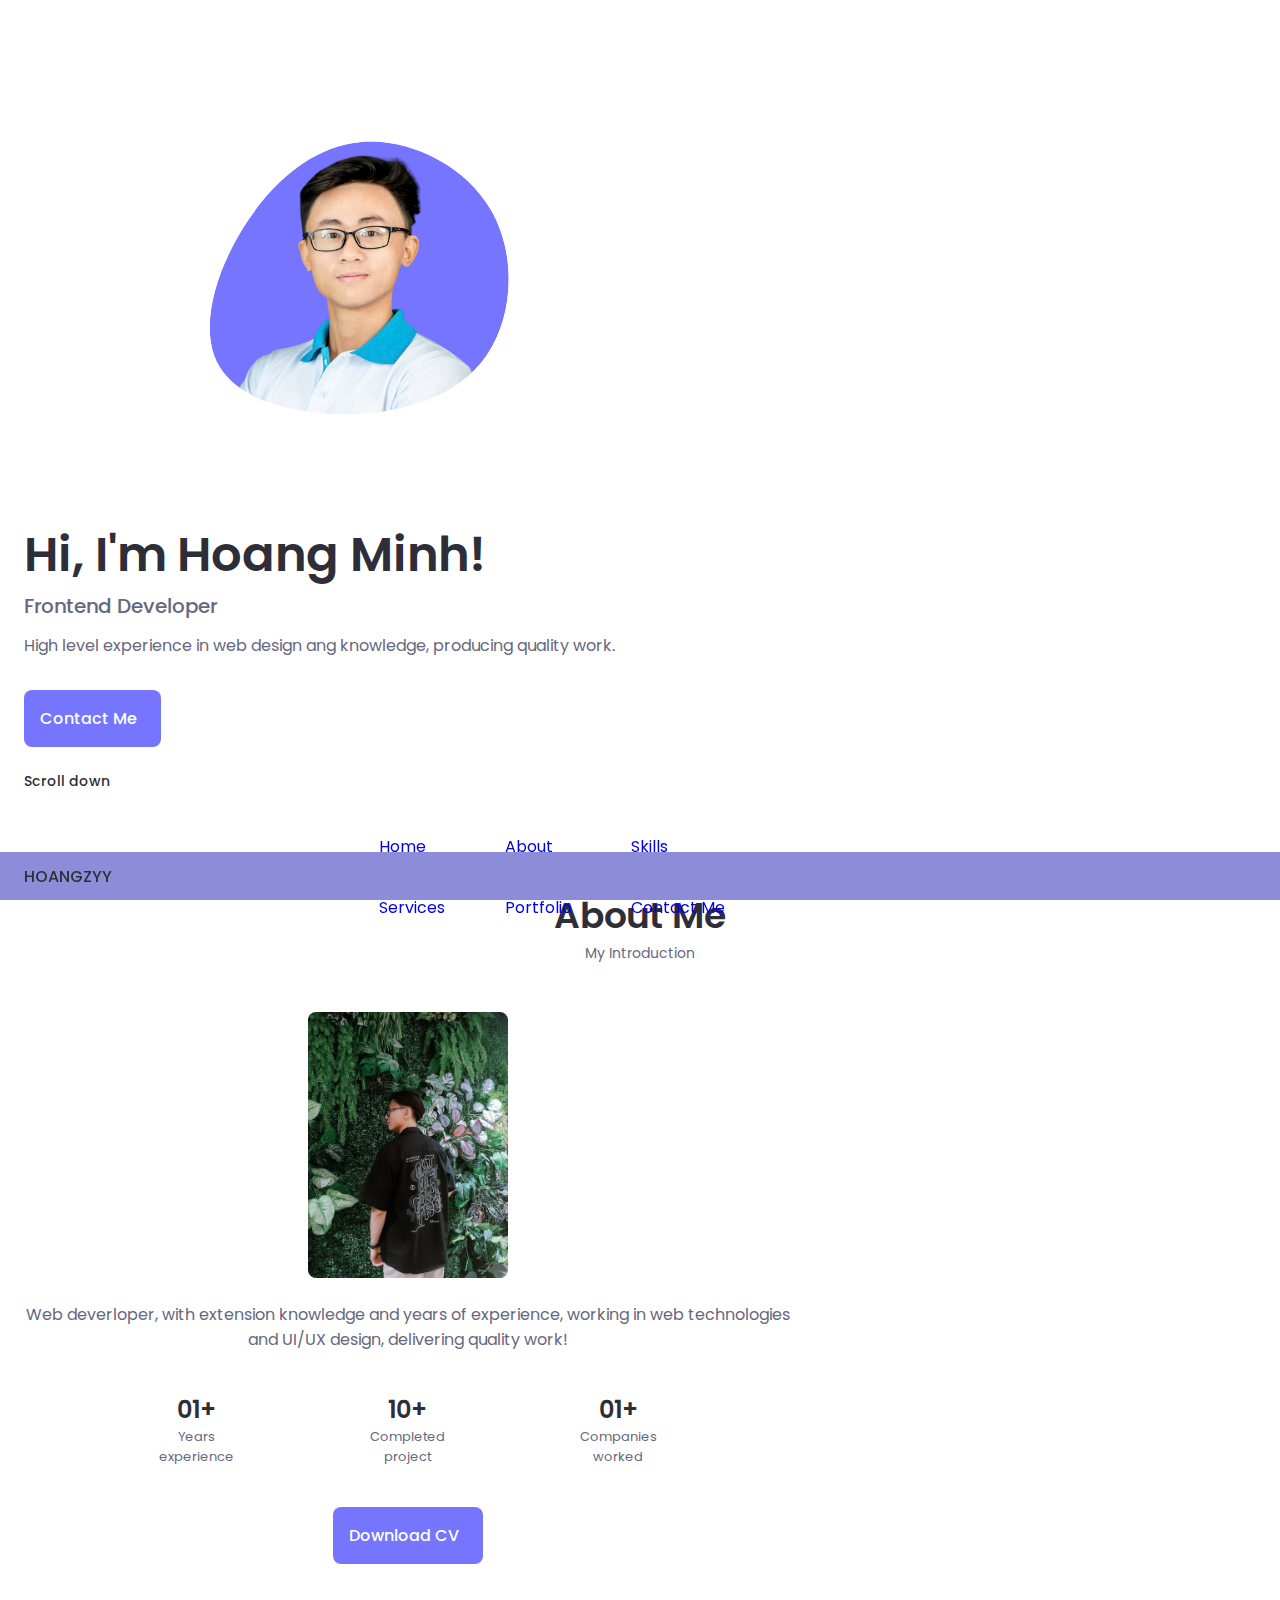
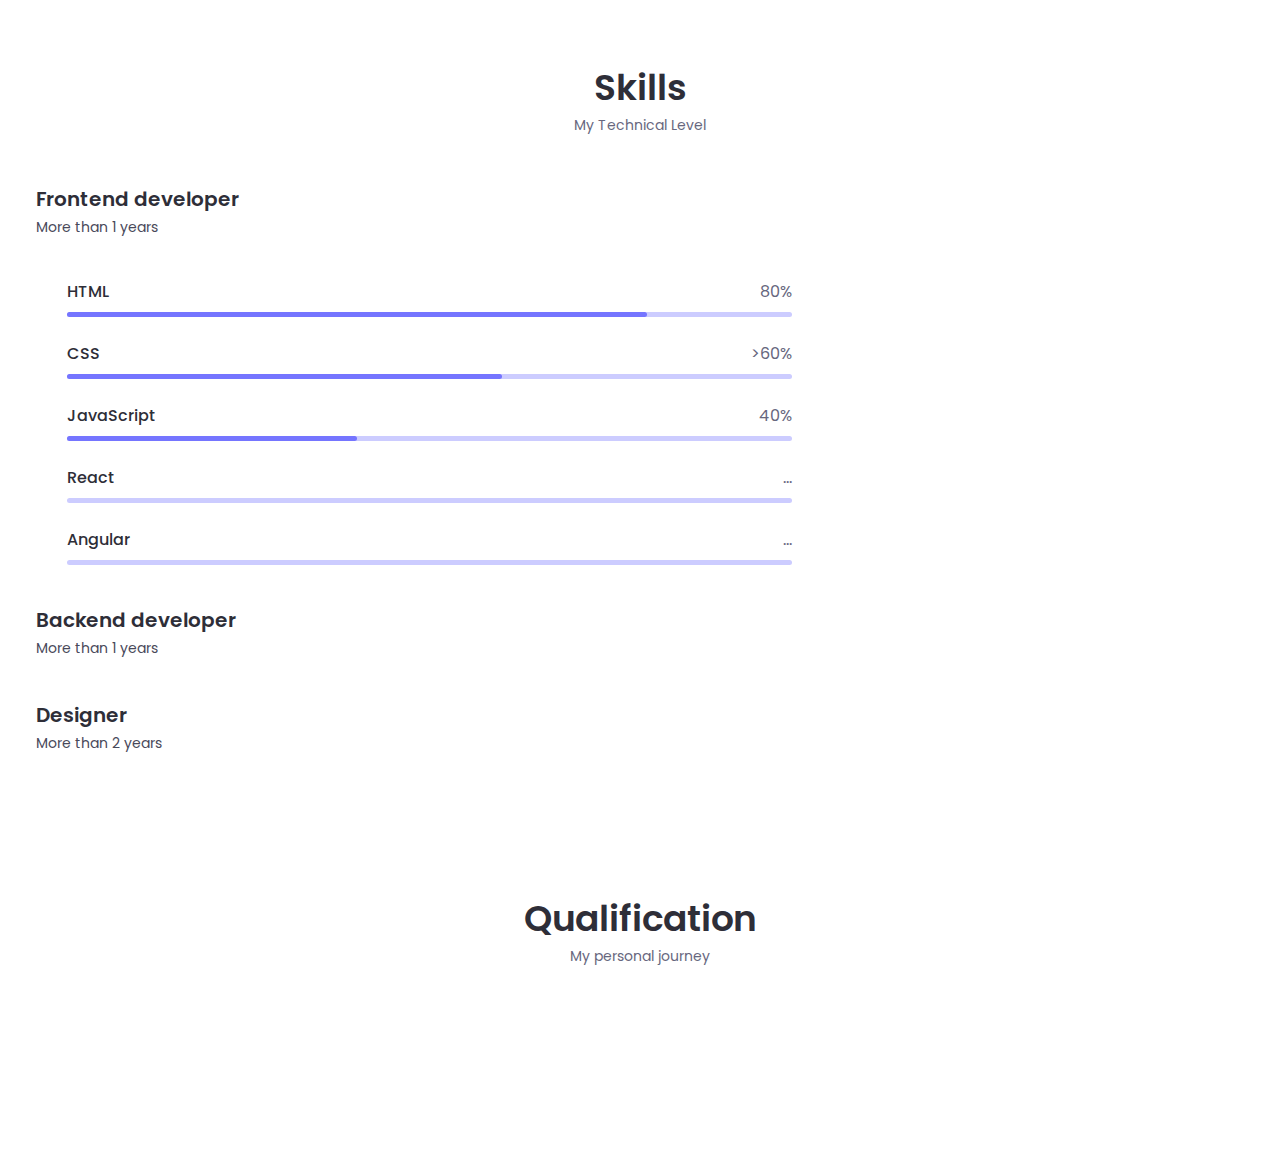
==== index.html @ 148ee00b "final skills js" ====
<!DOCTYPE html>
<html lang="en">
<head>
	<meta charset="UTF-8">
	<meta name="viewport" content="width=device-width, initial-scale=1.0">

	<!--============================ UNICONS ============================-->
	<link rel="stylesheet" href="https://unicons.iconscout.com/release/v4.0.0/css/line.css">

	<!--============================ SWIPER CSS ============================-->
	<link rel="stylesheet" href="">

	<!--============================ CSS ============================-->
	<link rel="stylesheet" href="assets/css/styles.css">

	<title>HOANGZYY Portfolio Website</title>

	<title>Document</title>
</head>
<body>
	<!--============================ HEADER ============================-->
	<header class="header" id="header">
		<nav class="nav container">
			<a href="#" class="nav__logo"> HOANGZYY</a>

			<div class="nav__menu" id="nav-menu">
				<ul class="nav__list grid">
					<li class="nav__item">
						<a href="#home" class="nav__link">
							<i class="uil uil-estate nav__icon"></i> Home
						</a>
					</li>
					<li class="nav__item">
						<a href="#about" class="nav__link">
							<i class="uil uil-user nav__icon"></i> About
						</a>
					</li>
					<li class="nav__item">
						<a href="#skills" class="nav__link">
							<i class="uil uil-file nav__icon"></i> Skills
						</a>
					</li>
					<li class="nav__item">
						<a href="#services" class="nav__link">
							<i class="uil uil-briefcase-alt nav__icon"></i> Services
						</a>
					</li>
					<li class="nav__item">
						<a href="#portfolio" class="nav__link">
							<i class="uil uil-scenery nav__icon"></i> Portfolio
						</a>
					</li>
					<li class="nav__item">
						<a href="#contact" class="nav__link">
							<i class="uil uil-comment-heart nav__icon"></i> Contact Me
						</a>
					</li>
				</ul>
				<i class="uil uil-times nav__close" id="nav-close"></i>
			</div>

			<div class="nav__btns">
				<div class="nav__toggle" id="nav-toggle">
					<i class="uil uil-apps"></i>
				</div>
			</div>
		</nav>
	</header>

	<!--============================ MAIN ============================-->
	<main class="main">
		<!--================= HOME =================-->
		<section class="home section" id="home">
			<div class="home__container container grid">
				<div class="home__content grid">
					<div class="home__social">
						<a href="https://www.instagram.com/_phm.z/" target="_blank" class="home__social-icon">
							<i class="uil uil-instagram"></i>
						</a>

						<a href="https://www.facebook.com/hoangzy.3033/" target="_blank" class="home__social-icon">
							<i class="uil uil-facebook-f"></i>
						</a>

						<a href="https://github.com/phminh3033" target="_blank" class="home__social-icon">
							<i class="uil uil-github"></i>
						</a>
					</div>

					<div class="home__img">
						<svg class="home__blob" viewBox="0 0 200 200" xmlns="http://www.w3.org/2000/svg">
  							<mask id="mask0" mask-type="alpha">
    							<path d="M68.4,-39.1C81.4,-16.8,79.9,14.2,66.1,34C52.3,53.8,26.1,62.3,-1.2,63.1C-28.6,63.8,-57.2,56.7,-67.5,38.9C-77.8,21.2,-69.7,-7.2,-55.3,-30.2C-41,-53.2,-20.5,-70.9,3.6,-73C27.6,-75,55.3,-61.5,68.4,-39.1Z" transform="translate(100 100)" />
  							</mask>
  							<g mask="url(#mask0)">
    							<path d="M68.4,-39.1C81.4,-16.8,79.9,14.2,66.1,34C52.3,53.8,26.1,62.3,-1.2,63.1C-28.6,63.8,-57.2,56.7,-67.5,38.9C-77.8,21.2,-69.7,-7.2,-55.3,-30.2C-41,-53.2,-20.5,-70.9,3.6,-73C27.6,-75,55.3,-61.5,68.4,-39.1Z" transform="translate(100 100)" />
    							<image class="home__blob-img" x='30' y='20' xlink:href="assets/img/PhamHoangMinh_rv.png"/>
  							</g>
						</svg>
					</div>

					<div class="home__data">
						<h1 class="home__title">Hi, I'm Hoang Minh!</h1>
						<h3 class="home__subtitle">Frontend Developer</h3>
						<p class="home__description">High level experience in web design ang knowledge, producing quality work.</p>
						<a href="#contact" class="button button--flex">
							Contact Me <i class="uil uil-message button__icon"></i>
						</a>
					</div>
				</div>

				<div class="home__scroll">
					<a href="#about" class="home__scroll-button button--flex">
						<i class="uil uil-mouse-alt home__scroll-mouse"></i>
						<span class="home__scroll-name">Scroll down</span>
						<i class="uil uil-angle-down home__scroll-arrow"></i>
					</a>
				</div>
			</div>
		</section>

		<!--================= ABOUT =================-->
		<section class="about section" id="about">
			<h2 class="section__title">About Me</h2>
			<span class="section__subtitle">My Introduction</span>

			<div class="about__container container grid">
				<img src="assets/img/about.jpg" alt="" class="about__img">

				<div class="about__data">
					<p class="about__description">
						Web deverloper, with extension knowledge and years of experience, working in web technologies and UI/UX design, delivering quality work!
					</p>

					<div class="about__info">
						<div>
							<span class="about__info-title">01+</span>
							<span class="about__info-name">Years <br> experience</span>
						</div>

						<div>
							<span class="about__info-title">10+</span>
							<span class="about__info-name">Completed <br> project</span>
						</div>

						<div>
							<span class="about__info-title">01+</span>
							<span class="about__info-name">Companies <br> worked</span>
						</div>
					</div>

					<div class="about__buttons">
						<a download="" href="assets/pdf/CV-PhamHoangMinh.pdf" class="button button--flex">
							Download CV<i class="uil uil-download-alt button__icon"></i>
						</a>
					</div>
				</div>
			</div>
		</section>

		<!--================= SKILLS =================-->
		<section class="skills section" id="skills">
			<h2 class="section__title">Skills</h2>
			<span class="section__subtitle">My Technical Level</span>

			<div class="skills__container container grid">
				<div>
					<!--================= SKILLS 1 =================-->
					<div class="skills__content skills__open">
						<div class="skills__header">
							<i class="uil uil-brackets-curly skills__icon"></i>

							<div>
								<h1 class="skills__title">Frontend developer</h1>
								<span class="skills__subtitle">More than 1 years</span>
							</div>

							<i class="uil uil-angle-down skills__arrow"></i>
						</div>

						<div class="skills__list grid">
							<div class="skills__data">
								<div class="skills__titles">
									<h3 class="skills__name">HTML</h3>
									<span class="skills__number">80%</span>
								</div>
								<div class="skills__bar">
									<span class="skills__percentage skills__html"></span>
								</div>
							</div>

							<div class="skills__data">
								<div class="skills__titles">
									<h3 class="skills__name">CSS</h3>
									<span class="skills__number">>60%</span>
								</div>
								<div class="skills__bar">
									<span class="skills__percentage skills__css"></span>
								</div>
							</div>

							<div class="skills__data">
								<div class="skills__titles">
									<h3 class="skills__name">JavaScript</h3>
									<span class="skills__number">40%</span>
								</div>
								<div class="skills__bar">
									<span class="skills__percentage skills__js"></span>
								</div>
							</div>

							<div class="skills__data">
								<div class="skills__titles">
									<h3 class="skills__name">React</h3>
									<span class="skills__number">...</span>
								</div>
								<div class="skills__bar">
									<span class="skills__percentage skills__react"></span>
								</div>
							</div>

							<div class="skills__data">
								<div class="skills__titles">
									<h3 class="skills__name">Angular</h3>
									<span class="skills__number">...</span>
								</div>
								<div class="skills__bar">
									<span class="skills__percentage skills__angular"></span>
								</div>
							</div>
						</div>
					</div>

					<!--================= SKILLS 2 =================-->
					<div class="skills__content skills__close">
						<div class="skills__header">
							<i class="uil uil-server-network-alt skills__icon"></i>

							<div>
								<h1 class="skills__title">Backend developer</h1>
								<span class="skills__subtitle">More than 1 years</span>
							</div>

							<i class="uil uil-angle-down skills__arrow"></i>
						</div>

						<div class="skills__list grid">
							<div class="skills__data">
								<div class="skills__titles">
									<h3 class="skills__name">PHP</h3>
									<span class="skills__number">60%</span>
								</div>
								<div class="skills__bar">
									<span class="skills__percentage skills__php"></span>
								</div>
							</div>

							<div class="skills__data">
								<div class="skills__titles">
									<h3 class="skills__name">Node Js</h3>
									<span class="skills__number">...</span>
								</div>
								<div class="skills__bar">
									<span class="skills__percentage skills__node"></span>
								</div>
							</div>

							<div class="skills__data">
								<div class="skills__titles">
									<h3 class="skills__name">Firebase</h3>
									<span class="skills__number">...</span>
								</div>
								<div class="skills__bar">
									<span class="skills__percentage skills__firebase"></span>
								</div>
							</div>

							<div class="skills__data">
								<div class="skills__titles">
									<h3 class="skills__name">Python</h3>
									<span class="skills__number">...</span>
								</div>
								<div class="skills__bar">
									<span class="skills__percentage skills__python"></span>
								</div>
							</div>
						</div>
					</div>
				</div>

				<div>
					<!--================= SKILLS 3 =================-->
					<div class="skills__content skills__close">
						<div class="skills__header">
							<i class="uil uil-swatchbook skills__icon"></i>

							<div>
								<h1 class="skills__title">Designer</h1>
								<span class="skills__subtitle">More than 2 years</span>
							</div>

							<i class="uil uil-angle-down skills__arrow"></i>
						</div>

						<div class="skills__list grid">
							<div class="skills__data">
								<div class="skills__titles">
									<h3 class="skills__name">Figma</h3>
									<span class="skills__number">60%</span>
								</div>
								<div class="skills__bar">
									<span class="skills__percentage skills__figma"></span>
								</div>
							</div>

							<div class="skills__data">
								<div class="skills__titles">
									<h3 class="skills__name">Photoshop</h3>
									<span class="skills__number">50%</span>
								</div>
								<div class="skills__bar">
									<span class="skills__percentage skills__pts"></span>
								</div>
							</div>

							<div class="skills__data">
								<div class="skills__titles">
									<h3 class="skills__name">Illustrator</h3>
									<span class="skills__number">30%</span>
								</div>
								<div class="skills__bar">
									<span class="skills__percentage skills__ai"></span>
								</div>
							</div>
						</div>
					</div>
				</div>
			</div>
		</section>

		<!--================= QUALIFICATION =================-->
		<section class="qualification section">
			<h2 class="section__title">Qualification</h2>
			<span class="section__subtitle">My personal journey</span>

			<div class="qualification__container container">
				<div class="qualification__tags">
					<div class="qualification__button button--flex">
						<i class="uil uil-graduation-cap qualification__icon"></i>
					</div>
				</div>
			</div>
		</section>



	</main>

	<!--============================ FOOTER ============================-->

	<!--============================ SCROLL TOP ============================-->

	<!--============================ SWIPER JS ============================-->
	<script src=""></script>

	<!--============================ MAIN JS ============================-->
	<script src="assets/js/main.js"></script>

</body>
</html>
---- assets/css/styles.css ----
/*--============================ GOOGLE FONT ============================--*/
@import url('https://fonts.googleapis.com/css2?family=Poppins:wght@400;500;600;700&display=swap');

/*--============================ VARIABLES CSS ============================--*/
:root{
	--header-height: 3rem ;

	/*========= Color ==========*/

	--hue-color: 240;

	/*========= HSL color mode=========*/
	--first-color: hsl(var(--hue-color), 100%, 73%);
	--first-color-second: hsl(var(--hue-color), 100%, 73%);
	--first-color-alt: hsl(var(--hue-color), 85%, 63%);
	--first-color-lighter: hsl(var(--hue-color), 100%, 90%);
	--title-color: hsl(var(--hue-color), 10%, 20%);
	--text-color: hsl(var(--hue-color), 10%, 45%);
	--text-color-light: hsl(var(--hue-color), 10%, 32%);
	--input-color: hsl(var(--hue-color), 90%, 65%);
	--body-color: hsl(var(--hue-color), 50%, 70%);
	--container-color: #FFF;

	/*========= Font & typography ==========*/
	--body-font: 'Poppins', sans-serif;

	--big-font-size: 2rem;
	--h1-font-size: 1.5rem;
	--h2-font-size: 1.25rem;
	--h3-font-size: 1.125rem;
	--normal-font-size: 0.938rem;
	--small-font-size: 0.813rem;
	--smaller-font-size: 0.75rem;

	/*========= FONT weight ==========*/
	--font-light: 400;
	--font-medium: 500;
	--font-semi-bold: 600;
	--font-bold: 700;

	/*========= MAGIN BOTTOM ==========*/
	--mb-0-25: 0.25rem;
	--mb-0-5: 0.5rem;
	--mb-0-75: 0.75rem;
	--mb-1: 1rem;
	--mb-1-5: 1.5rem;
	--mb-2: 2rem;
	--mb-2-5: 2.5rem;
	--mb-3: 3rem;

	/*========= Z INDEX ==========*/
	--z-tooltip: 10;
	--z-fixed: 100;
	--z-modal: 1000;
}

/*--=============== RESPONSIVE ================--*/
@media screen and (min-width: 1000px) {
	:root {
		--big-font-size: 3rem;
		--h1-font-size: 2.25rem;
		--h2-font-size: 1.5rem;
		--h3-font-size: 1.25rem;
		--normal-font-size: 1rem;
		--small-font-size: 0.875rem;
		--smaller-font-size: 0.813rem;
	}
}

/*--=============== Variables Dark theme ================--*/

/*--=============== Button Dark/Light ================--*/

/*--=============== Base ================--*/
*{
	box-sizing: border-box;
	padding: 0;
	margin: 0;
}

html{
	scroll-behavior: smooth;
}

body{
	margin: 0 0 var(--header-height) 0;
	font-family: var(--body-font);
	font-size: var(--normal-font-size);
	background-color: var(--container-color);
	color: var(--text-color);
}

h1, h2, h3, h4{
	color: var(--title-color);
	font-weight: var(--font-semi-bold);
}

ul{
	list-style: none;
}

a{
	text-decoration: none;
}

img{
	max-width: 100%;
	height: auto;
}

/*--=============== Reusable css classes ================--*/
.section{
	padding: 2rem 0 4rem;
}
.section__title{
	font-size: var(--h1-font-size);
}

.section__subtitle{
	display: block;
	font-size: var(--small-font-size);
	margin-bottom: var(--mb-3);
}

.section__title,
.section__subtitle{
	text-align: center;
}

/*--=============== Layout ================--*/
.container{
	max-width: 768px;
	margin-left: var(--mb-1-5);
	margin-right: var(--mb-1-5);
}

.grid{
	display: grid;
	gap: 1.5rem;
}

.header{
	width: 100%;
	position: fixed;
	bottom: 0;
	left: 0;
	z-index: var(--z-fixed);
	background-color: var(--body-color);

}

/*--=============== NAV ================--*/
.nav{
	max-width: 968px;
	height: var(--header-height);
	display: flex;
	justify-content: space-between;
	align-items: center;
}

.nav__logo,
.nav__toggle{
	color: var(--title-color);
	font-weight: var(--font-medium);
}

.nav__logo:hover{
	color: var(--first-color);
}

.nav__toggle{
	font-size: 1.1rem;
	cursor: pointer;
}

.nav__toggle:hover{
	color: var(--first-color);
}

@media screen and (max-width:  767px){
	.nav__menu{
		position: fixed;
		bottom: -100%;
		left: 0;
		width: 100%;
		background-color: var(--body-color);
		padding: 2rem 1.5rem 4rem;
		box-shadow: 0 -1px 4px rgba(0, 0, 0, 0.15);
		border-radius: 1.5rem 1.5rem 0 0;
		transition: 0.3s;
	}
}

.nav__list{
	grid-template-columns: repeat(3, 1fr);
	gap:  2rem;
}

.nav_link{
	display: flex;
	flex-direction: column;
	align-items: center;
	font-size: var(--smaller-font-size);
	color: var(--title-color);
	font-weight: var(--font-medium);
}

.nav__link:hover{
	color: var(--first-color);
}

.nav__icon{
	font-size: 1.2rem;

}

.nav__close{
	position: absolute;
	right: 1.3rem;
	bottom: 0.5rem;
	font-size: 1.5rem;
	cursor: pointer;
	color: var(--first-color);
}

.nav__close:hover{
	color: var(--first-color-alt);
}
/*show menu*/
.show-menu{
	bottom: 0;
}

/*Active link*/

/*Change background header*/

/*--=============== HOME ================--*/
.home__container{
	gap: 1rem;
}

.home__content{
	grid-template-columns: 0.5fr 3fr;
	padding-top: 3.5rem;
	align-items: center;
}

.home__social{
	display: grid;
	grid-template-columns: max-content;
	row-gap:  1rem;
}

.home__social-icon{
	font-size: 1.25rem;
	color: var(--first-color);
}

.home__social-icon:hover{
	color: var(--first-color-alt);
}

.home__blob{
	width: 400px;
	fill: var(--first-color);
}

.home__blob-img{
	width: 150px;
}

.home__data{
	grid-column: 1/3;
}

.home__title{
	font-size: var(--big-font-size);
}

.home__subtitle{
	font-size: var(--h3-font-size);
	color: var(--text-color);
	font-weight: var(--font-medium);
	margin-bottom: var(--mb-0-75);
}

.home__description{
	margin-bottom: var(--mb-2);
}

.home__scroll{
	/*display: none;*/
}

.home__scroll-button{
	color: var(--first-color);
	transition: 0.3s;
}

.home__scroll-button:hover{
	transform: translateY(0.25rem);
}

.home__scroll-mouse{
	font-size: 2rem;
}

.home__scroll-name{
	font-size: var(--small-font-size);
	color: var(--title-color);
	font-weight: var(--font-medium);
	margin-right: var(--mb-0-25);
}

.home__scroll-arrow{
	font-size: 1.25rem;
}

/*--=============== BUTTON ================--*/
.button{
	display: inline-block;
	background-color: var(--first-color);
	color: #FFF;
	padding: 1rem;
	border-radius: 0.5rem;
	font-weight: var(--font-medium);

}

.button:hover{
	background-color: var(--first-color-alt);
}

.button__icon{
	font-size: 1.25rem;
	margin-left: var(--mb-0-5);
	transition: 0.3s;
}

.button--flex{
	display: inline-flex;
	align-items: center;
}

/*--=============== ABOUT ================--*/
.about__img{
	width: 200px;
	border-radius: 0.5rem;
	justify-self: center;
	align-self: center;
}

.about__description{
	text-align: center;
	margin-bottom: var(--mb-2-5);
}

.about__info{
	display: flex;
	justify-content: space-evenly;
	margin-bottom: var(--mb-2-5);
}

.about__info-title{
	font-size: var(--h2-font-size);
	font-weight: var(--font-semi-bold);
	color: var(--title-color);
}

.about__info-name{
	font-size: var(--smaller-font-size);
}

.about__info-title,
.about__info-name{
	display: block;
	text-align: center;
}

.about__buttons{
	display: flex;
	justify-content: center;
}

/*--=============== SKILLS ================--*/
.skills__container{
	row-gap: 0;
}

.skills__header{
	display: flex;
	align-items: center;
	margin-bottom: var(--mb-2-5);
	cursor: pointer;
}

.skills__icon,
.skills__arrow{
	font-size: 2rem;
	color: var(--first-color);
}

.skills__icon{
	margin-right: var(--mb-0-75);
}

.skills__title{
	font-size: var(--h3-font-size);
}

.skills__subtitle{
	font-size: var(--small-font-size);
	color: var(--text-color-light);
}

.skills__arrow{
	margin-left: auto;
	transition: 0.4s;
}

.skills__list{
	row-gap: 1.5rem;
	padding-left: 2.7rem;
}

.skills__titles{
	display: flex;
	justify-content: space-between;
	margin-bottom: var(--mb-0-5);
}

.skills__name{
	font-size: var(--normal-font-size);
	font-weight: var(--font-medium);
}

.skills__bar,
.skills__percentage{
	height: 5px;
	border-radius: 0.25rem;
}

.skills__bar{
	background-color: var(--first-color-lighter);
}

.skills__percentage{
	display: block;
	background-color: var(--first-color);
}

.skills__html{ width: 80%; }
.skills__css{ width: 60%; }
.skills__js{ width: 40%; }
.skills__react{ width: 0%; }
.skills__angular{ width: 0%; }
.skills__php{ width: 60%; }
.skills__node{ width: 0%; }
.skills__firebase{ width: 0%; }
.skills__python{ width: 0%; }
.skills__figma{ width: 60%; }
.skills__pts{ width: 50%; }
.skills__ai{ width: 40%; }

.skills__close .skills__list{
	height: 0;
	overflow: hidden;
}

.skills__open .skills__list{
	height: max-content;
	margin-bottom: var(--mb-2-5);
}

.skills__open .skills__arrow{
	transform: rotate(-180deg);
}
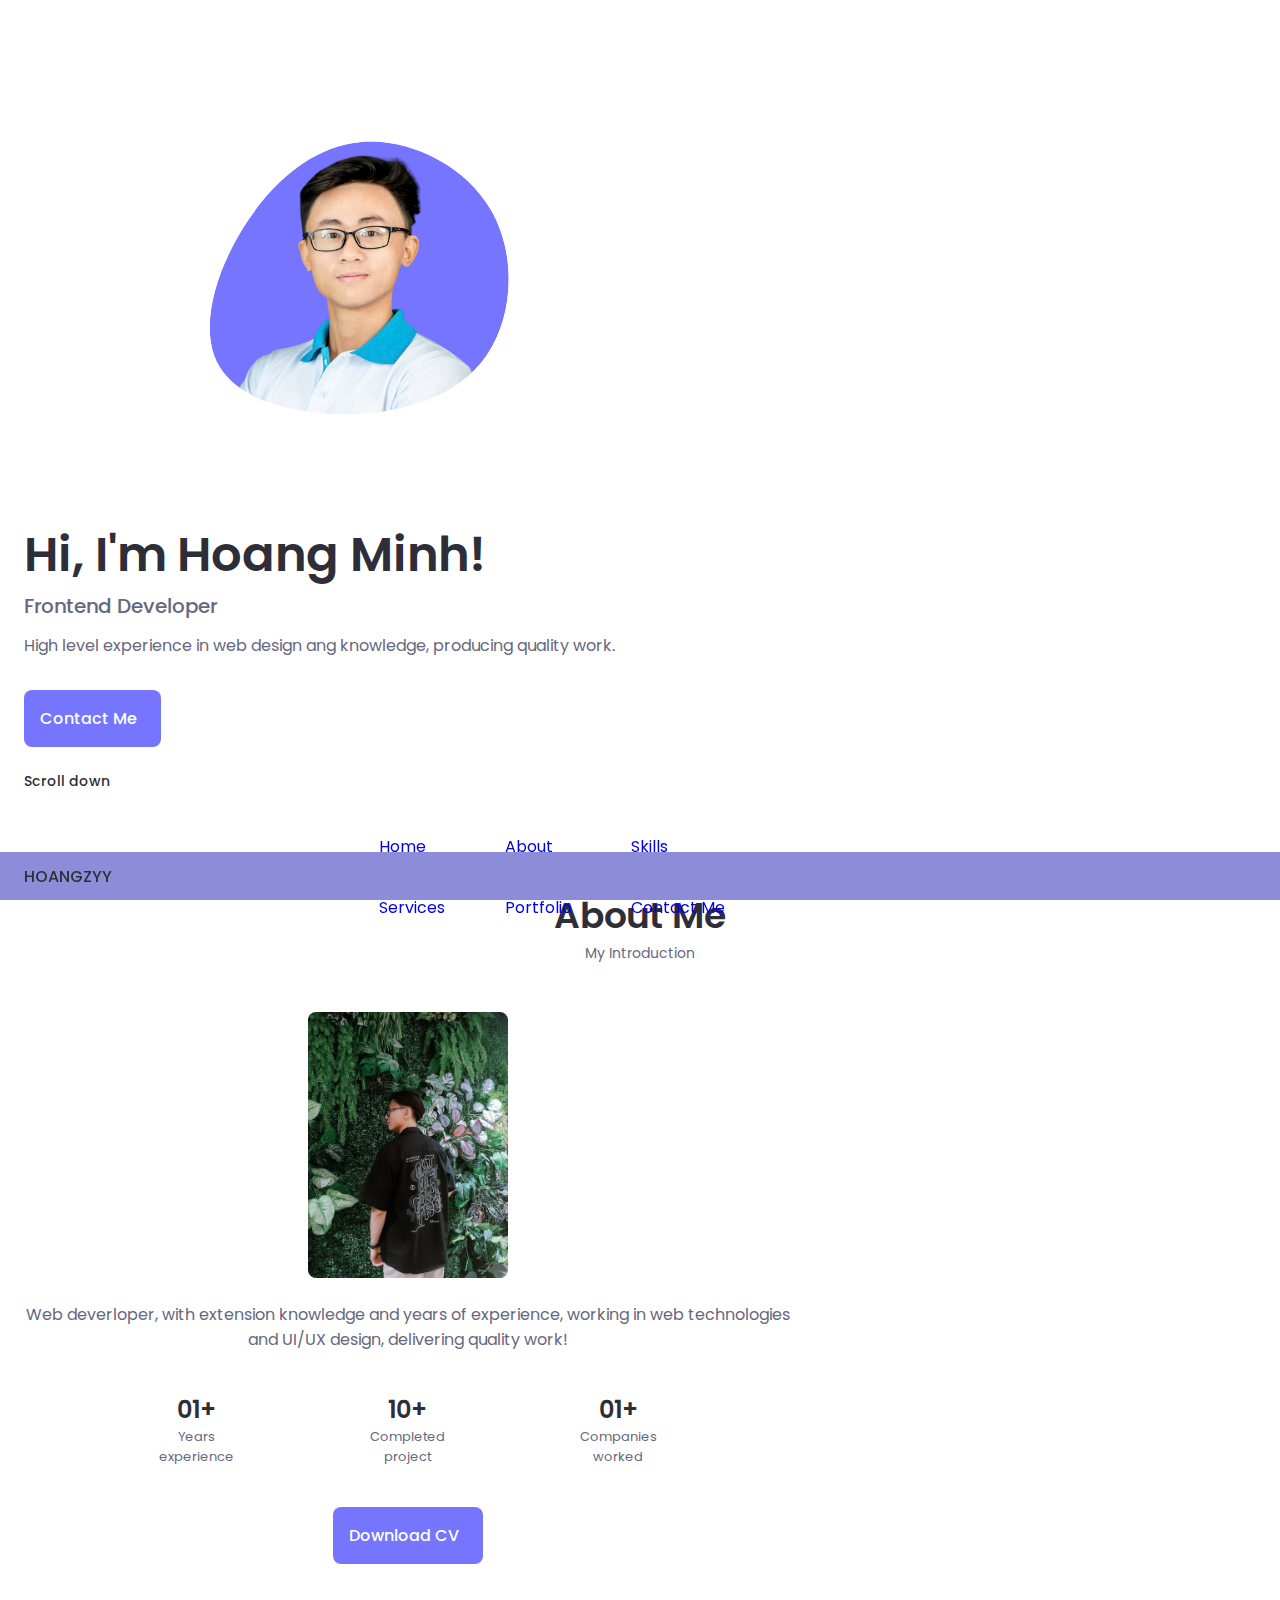
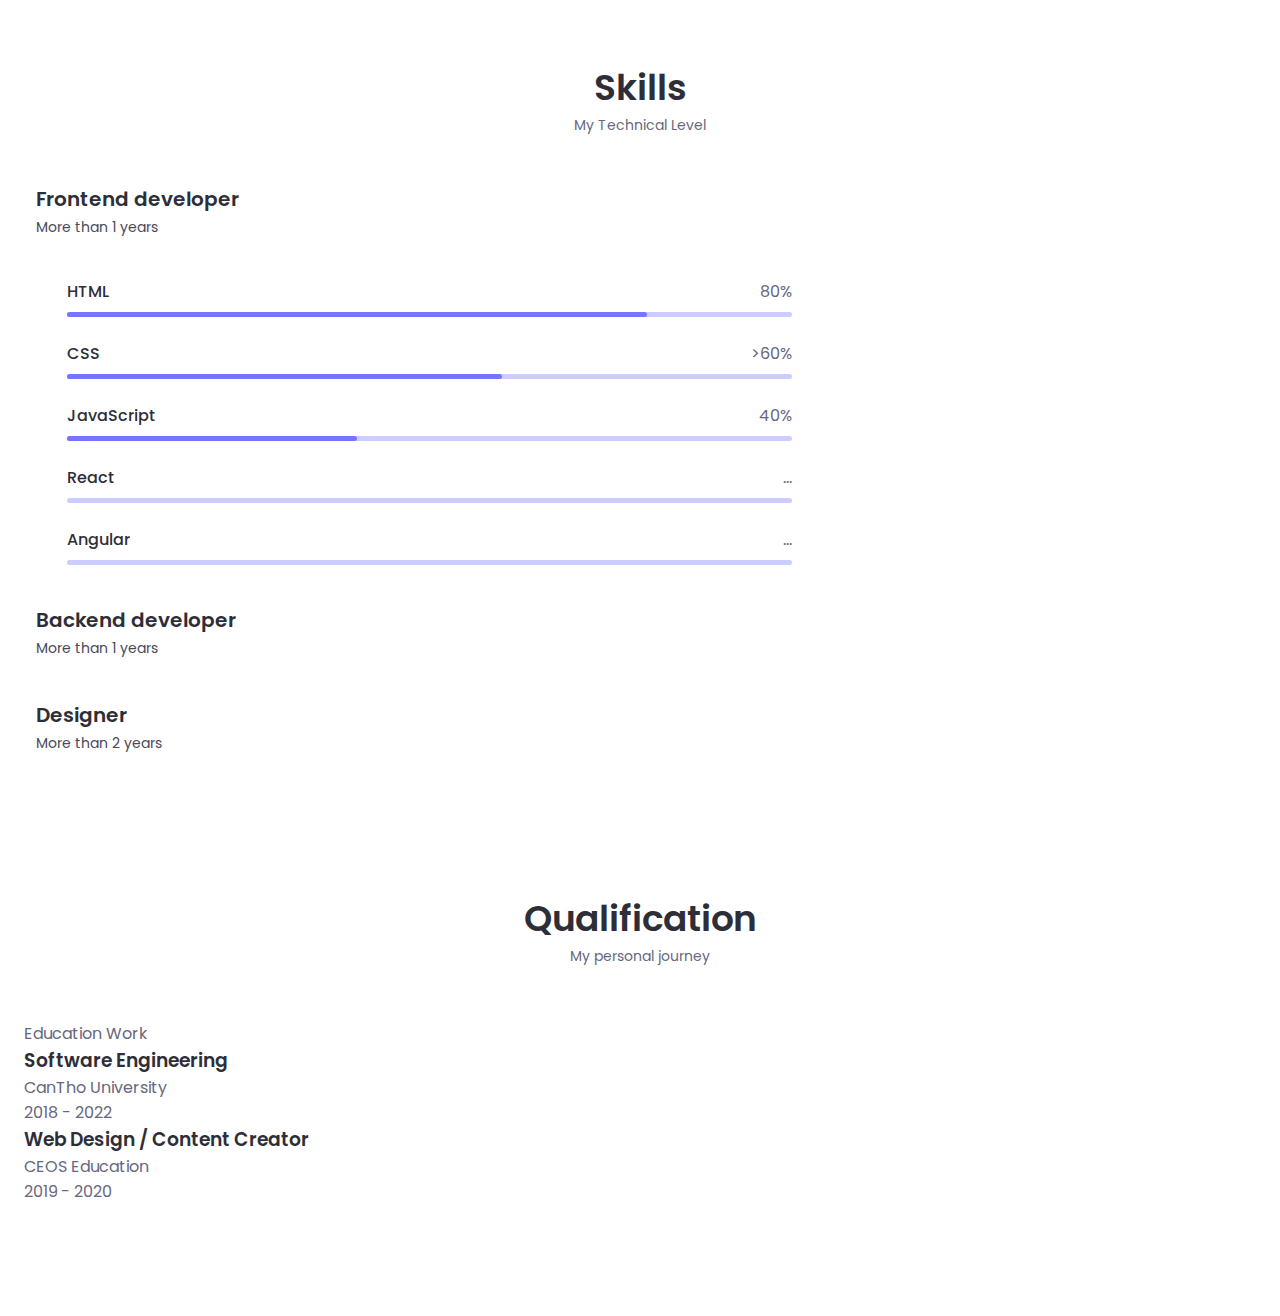
==== commit 8e27e6a0: "qualification" ====
--- a/index.html
+++ b/index.html
@@ -347,6 +347,59 @@
 				<div class="qualification__tags">
 					<div class="qualification__button button--flex">
 						<i class="uil uil-graduation-cap qualification__icon"></i>
+						Education
+					</div>
+
+					<div class="qualification__button button--flex">
+						<i class="uil uil-briefcase qualification__icon"></i>
+						Work
+					</div>
+				</div>
+
+				<div class="qualification_sections">
+					<!--================= QUALIFICATION CONTENT 1=================-->
+					<div class="qualification__content">
+						<!--================= QUALIFICATION 1 =================-->
+						<div class="qualification__data">
+							<div>
+								<h3 class="qualification__title">Software Engineering</h3>
+								<span class="qualification__subtitle">CanTho University</span>
+								<div class="qualification__calendar">
+									<i class="uil uil-schedule"></i>
+									2018 - 2022
+								</div>
+							</div>
+
+							<div>
+								<span class="qualification__rounder"></span>
+								<span class="qualification__line"></span>
+							</div>
+						</div>
+
+						<!--================= QUALIFICATION 2 =================-->
+						<div class="qualification__data">
+							<div></div>
+
+							<div>
+								<span class="qualification__rounder"></span>
+								<span class="qualification__line"></span>
+							</div>
+
+							<div>
+								<h3 class="qualification__title">Web Design / Content Creator</h3>
+								<span class="qualification__subtitle">CEOS Education</span>
+								<div class="qualification__calendar">
+									<i class="uil uil-schedule"></i>
+									2019 - 2020
+								</div>
+							</div>
+
+							<div>
+								<span class="qualification__rounder"></span>
+								<span class="qualification__line"></span>
+							</div>
+						</div>
+						
 					</div>
 				</div>
 			</div>
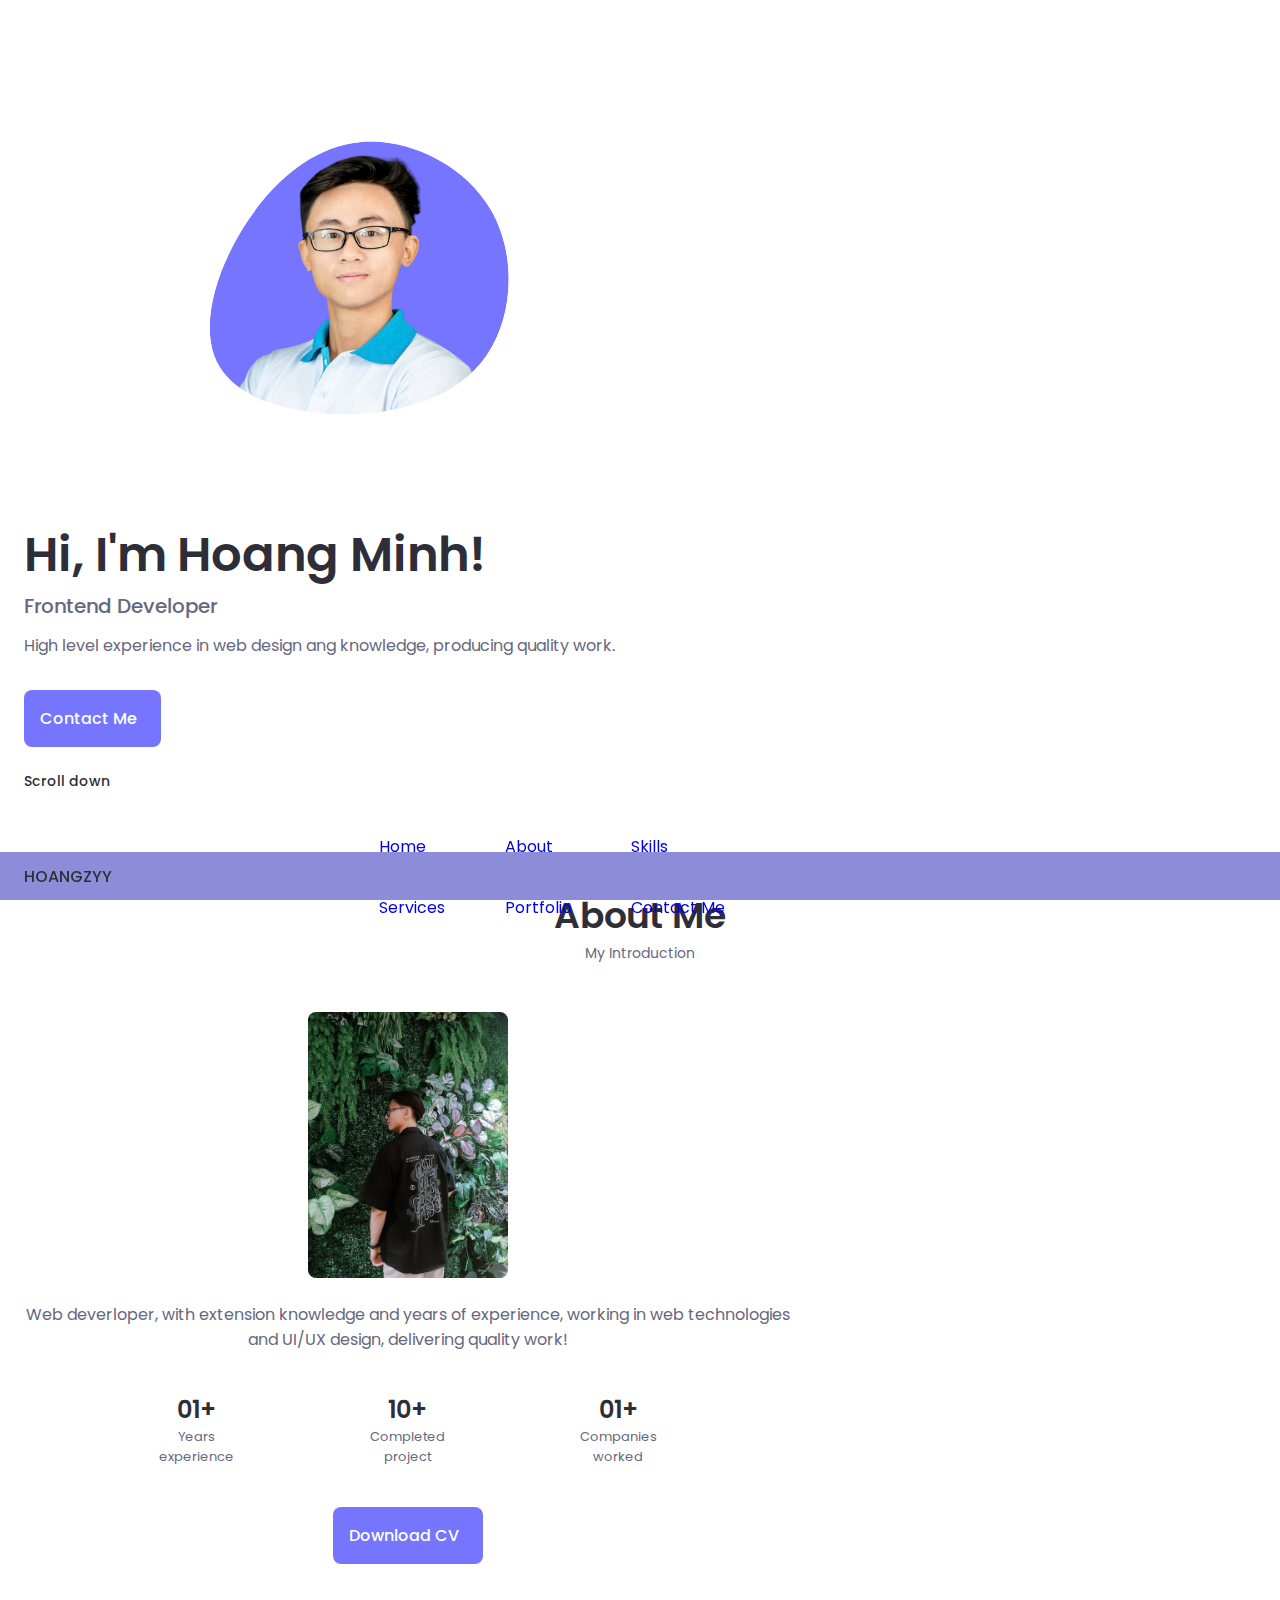
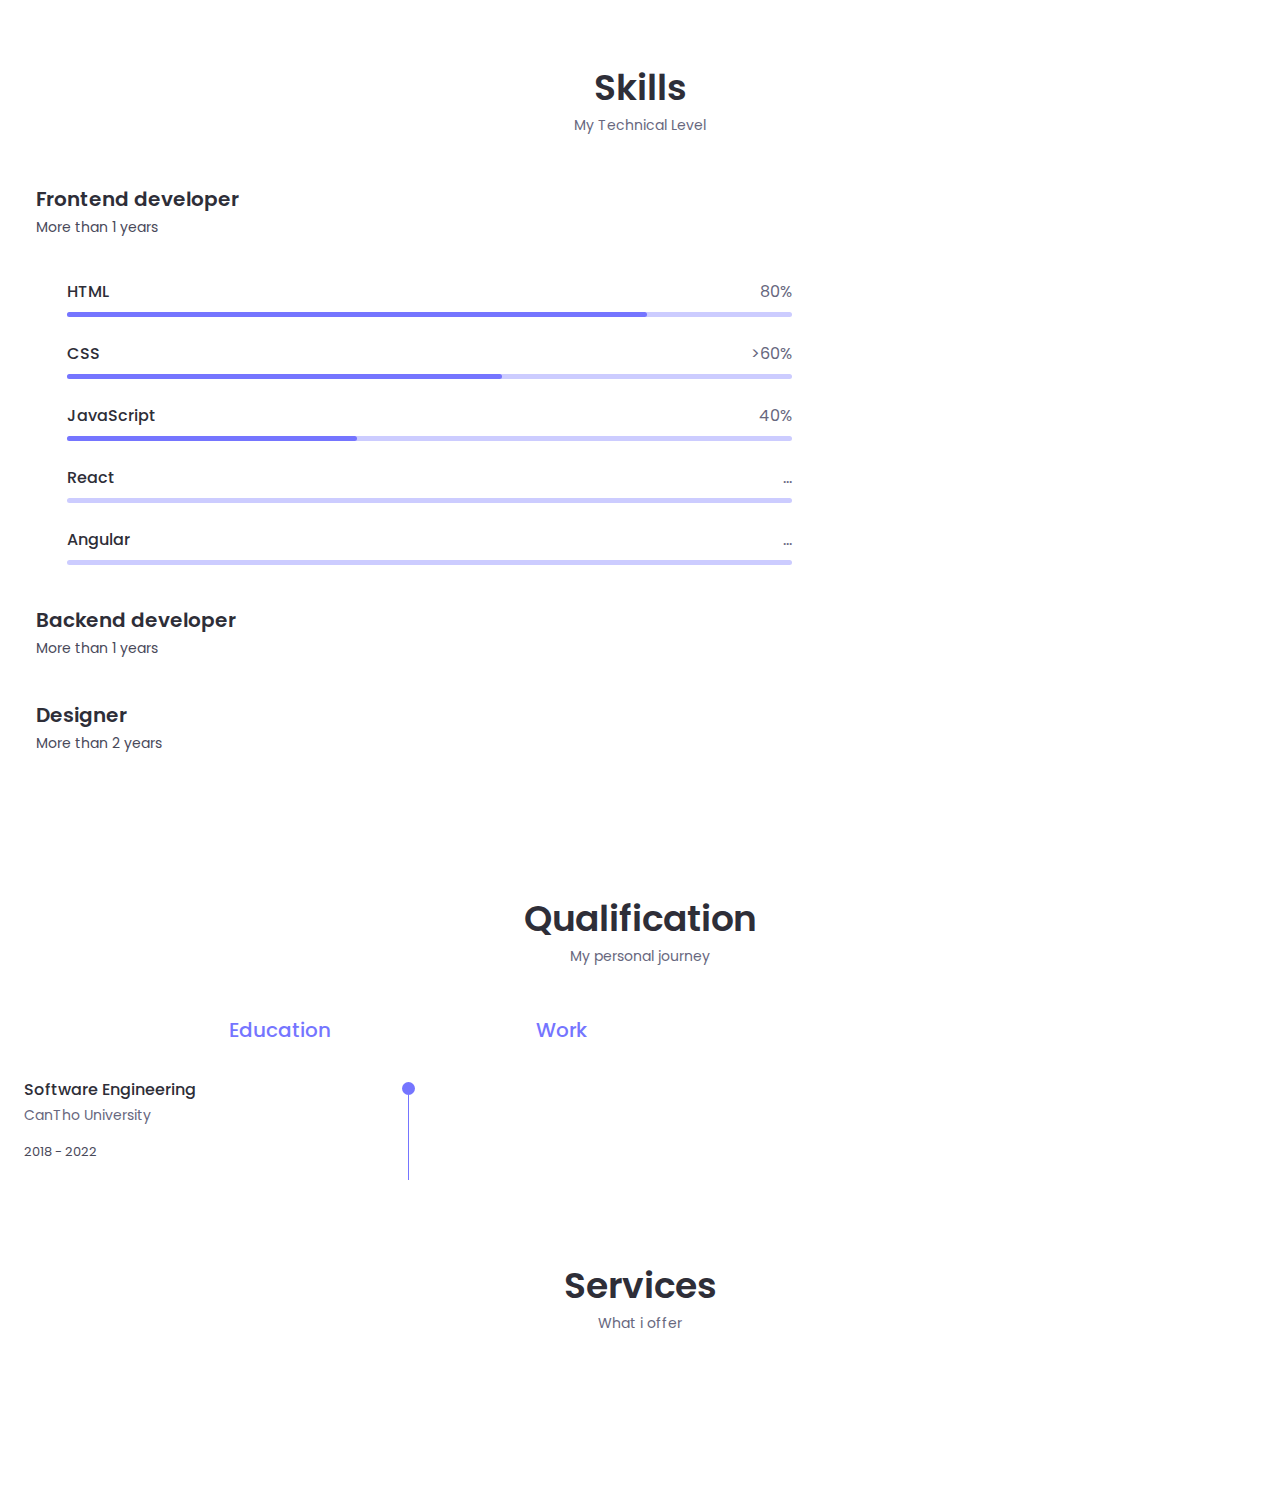
==== commit e69e6cf4: "final qualification and begin services" ====
--- a/index.html
+++ b/index.html
@@ -344,13 +344,13 @@
 			<span class="section__subtitle">My personal journey</span>
 
 			<div class="qualification__container container">
-				<div class="qualification__tags">
-					<div class="qualification__button button--flex">
+				<div class="qualification__tabs">
+					<div class="qualification__button button--flex qualification__active" data-target='#education'>
 						<i class="uil uil-graduation-cap qualification__icon"></i>
 						Education
 					</div>
 
-					<div class="qualification__button button--flex">
+					<div class="qualification__button button--flex qualification__active" data-target='#work'>
 						<i class="uil uil-briefcase qualification__icon"></i>
 						Work
 					</div>
@@ -358,7 +358,7 @@
 
 				<div class="qualification_sections">
 					<!--================= QUALIFICATION CONTENT 1=================-->
-					<div class="qualification__content">
+					<div class="qualification__content qualification__active" data-content id="education">
 						<!--================= QUALIFICATION 1 =================-->
 						<div class="qualification__data">
 							<div>
@@ -377,6 +377,11 @@
 						</div>
 
 						<!--================= QUALIFICATION 2 =================-->
+					</div>
+
+					<!--================= QUALIFICATION CONTENT 2=================-->
+					<div class="qualification__content" data-content id="work">
+						<!--================= QUALIFICATION 1 =================-->
 						<div class="qualification__data">
 							<div></div>
 
@@ -393,15 +398,19 @@
 									2019 - 2020
 								</div>
 							</div>
-
-							<div>
-								<span class="qualification__rounder"></span>
-								<span class="qualification__line"></span>
-							</div>
-						</div>
-						
-					</div>
-				</div>
+						</div>
+					</div>
+				</div>
+			</div>
+		</section>
+
+		<!--================= SERVICES =================-->
+		<section class="services section" id="services">
+			<h2 class="section__title">Services</h2>
+			<span class="section__subtitle">What i offer</span>
+
+			<div class="services__container container grid">
+				<!--================= SERVICES =================-->
 			</div>
 		</section>
 
--- a/assets/css/styles.css
+++ b/assets/css/styles.css
@@ -475,4 +475,76 @@
 
 .skills__open .skills__arrow{
 	transform: rotate(-180deg);
+}
+
+/*--=============== QUALIFICATION ================--*/
+.qualification__tabs{
+	display: flex;
+	justify-content: space-evenly;
+	margin-bottom: var(--mb-2);
+}
+
+.qualification__button{
+	font-size: var(--h3-font-size);
+	font-weight: var(--font-medium);
+	cursor: pointer;
+}
+
+.qualification__button::hover {
+	color: var(--first-color);
+}
+
+.qualification__icon{
+	font-size: 1.8rem;
+	margin-bottom: var(--mb-0-25);
+}
+
+.qualification__data{
+	display: grid;
+	grid-template-columns: 1fr max-content 1fr;
+	column-gap: 1.5rem;
+}
+
+.qualification__title{
+	font-size: var(--normal-font-size);
+	font-weight: var(--font-medium);
+}
+
+.qualification__subtitle{
+	display: inline-block;
+	font-size: var(--small-font-size);
+	margin-bottom: var(--mb-1);
+}
+
+.qualification__calendar{
+	font-size: var(--smaller-font-size);
+	color: var(--text-color-light);
+}
+
+.qualification__rounder{
+	display: inline-block;
+	width: 13px;
+	height: 13px;
+	background-color: var(--first-color);
+	border-radius: 50%;
+}
+
+.qualification__line{
+	display: block;
+	width: 1px;
+	height: 100%;
+	background-color: var(--first-color);
+	transform: translate(6px, -7px);
+}
+
+.qualification [data-content]{
+	display: none;
+}
+
+.qualification__active[data-content]{
+	display: block;
+}
+
+.qualification__button.qualification__active{
+	color: var(--first-color);
 }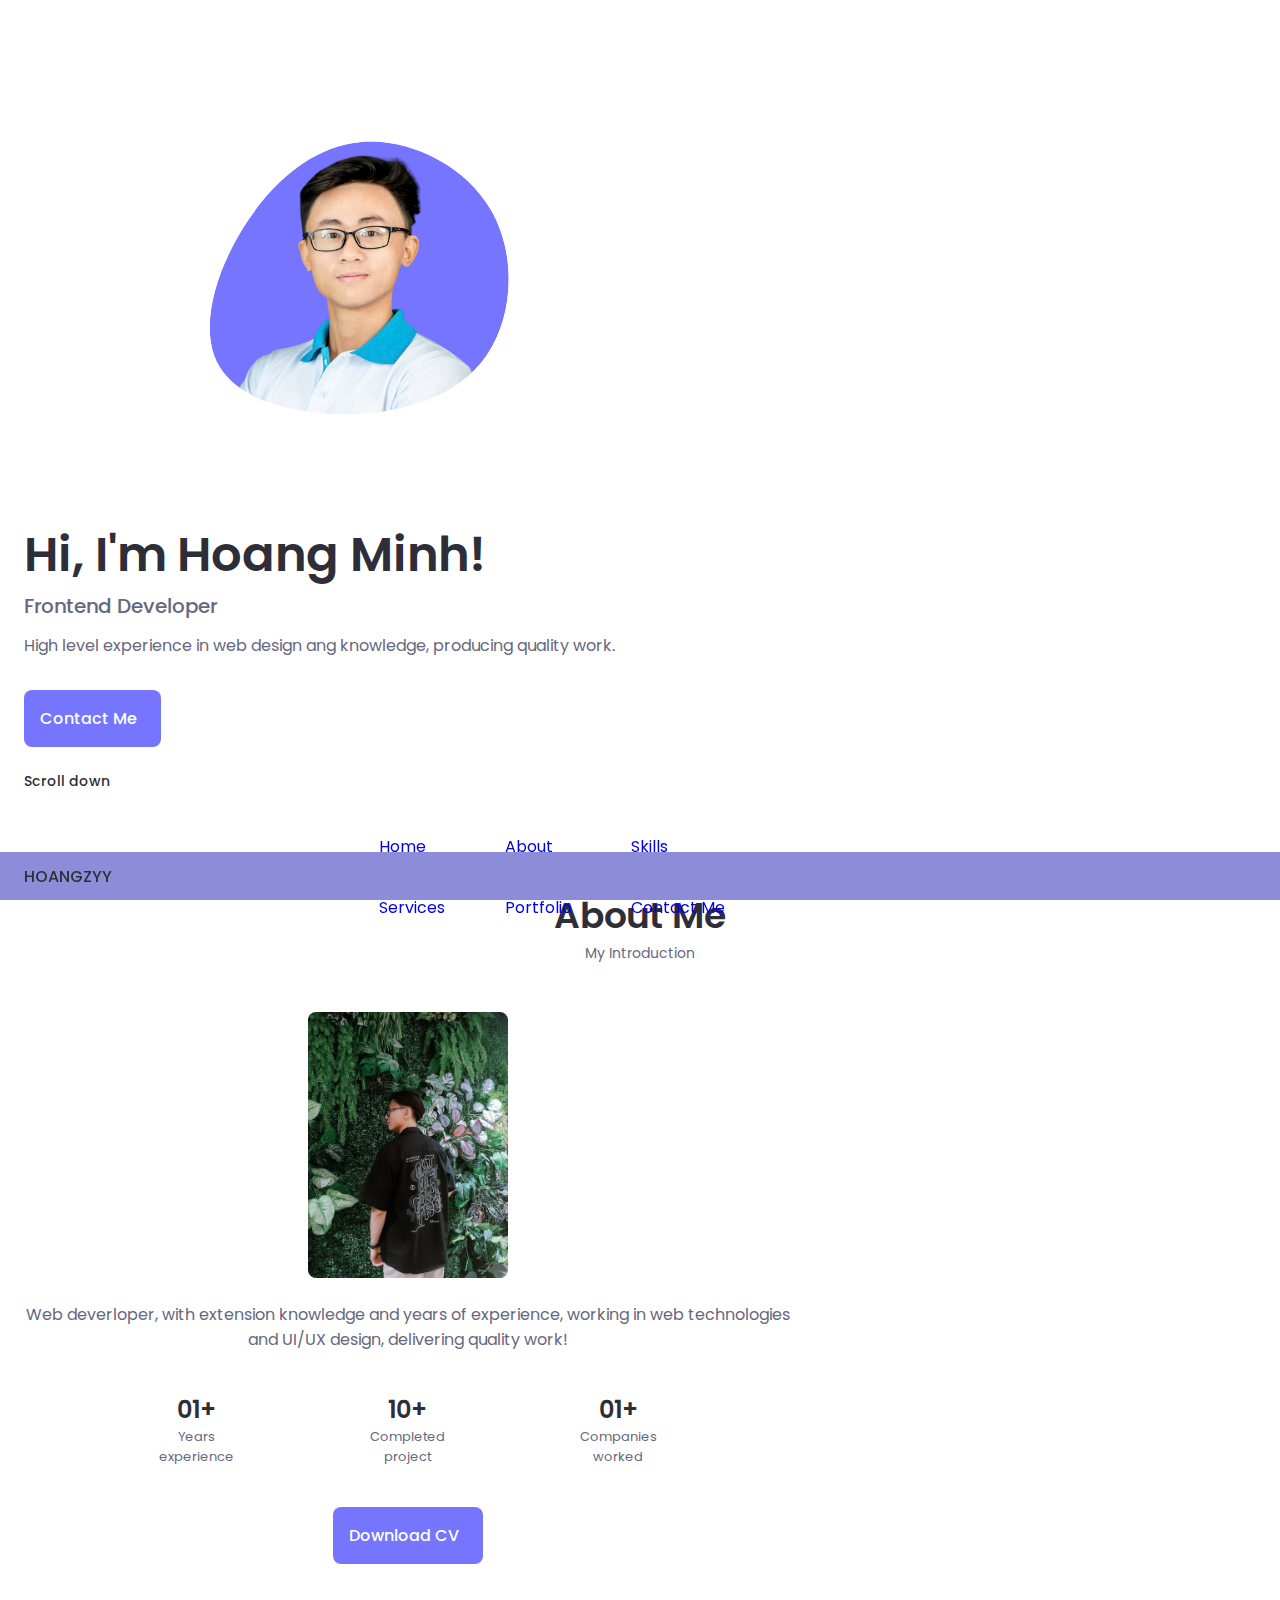
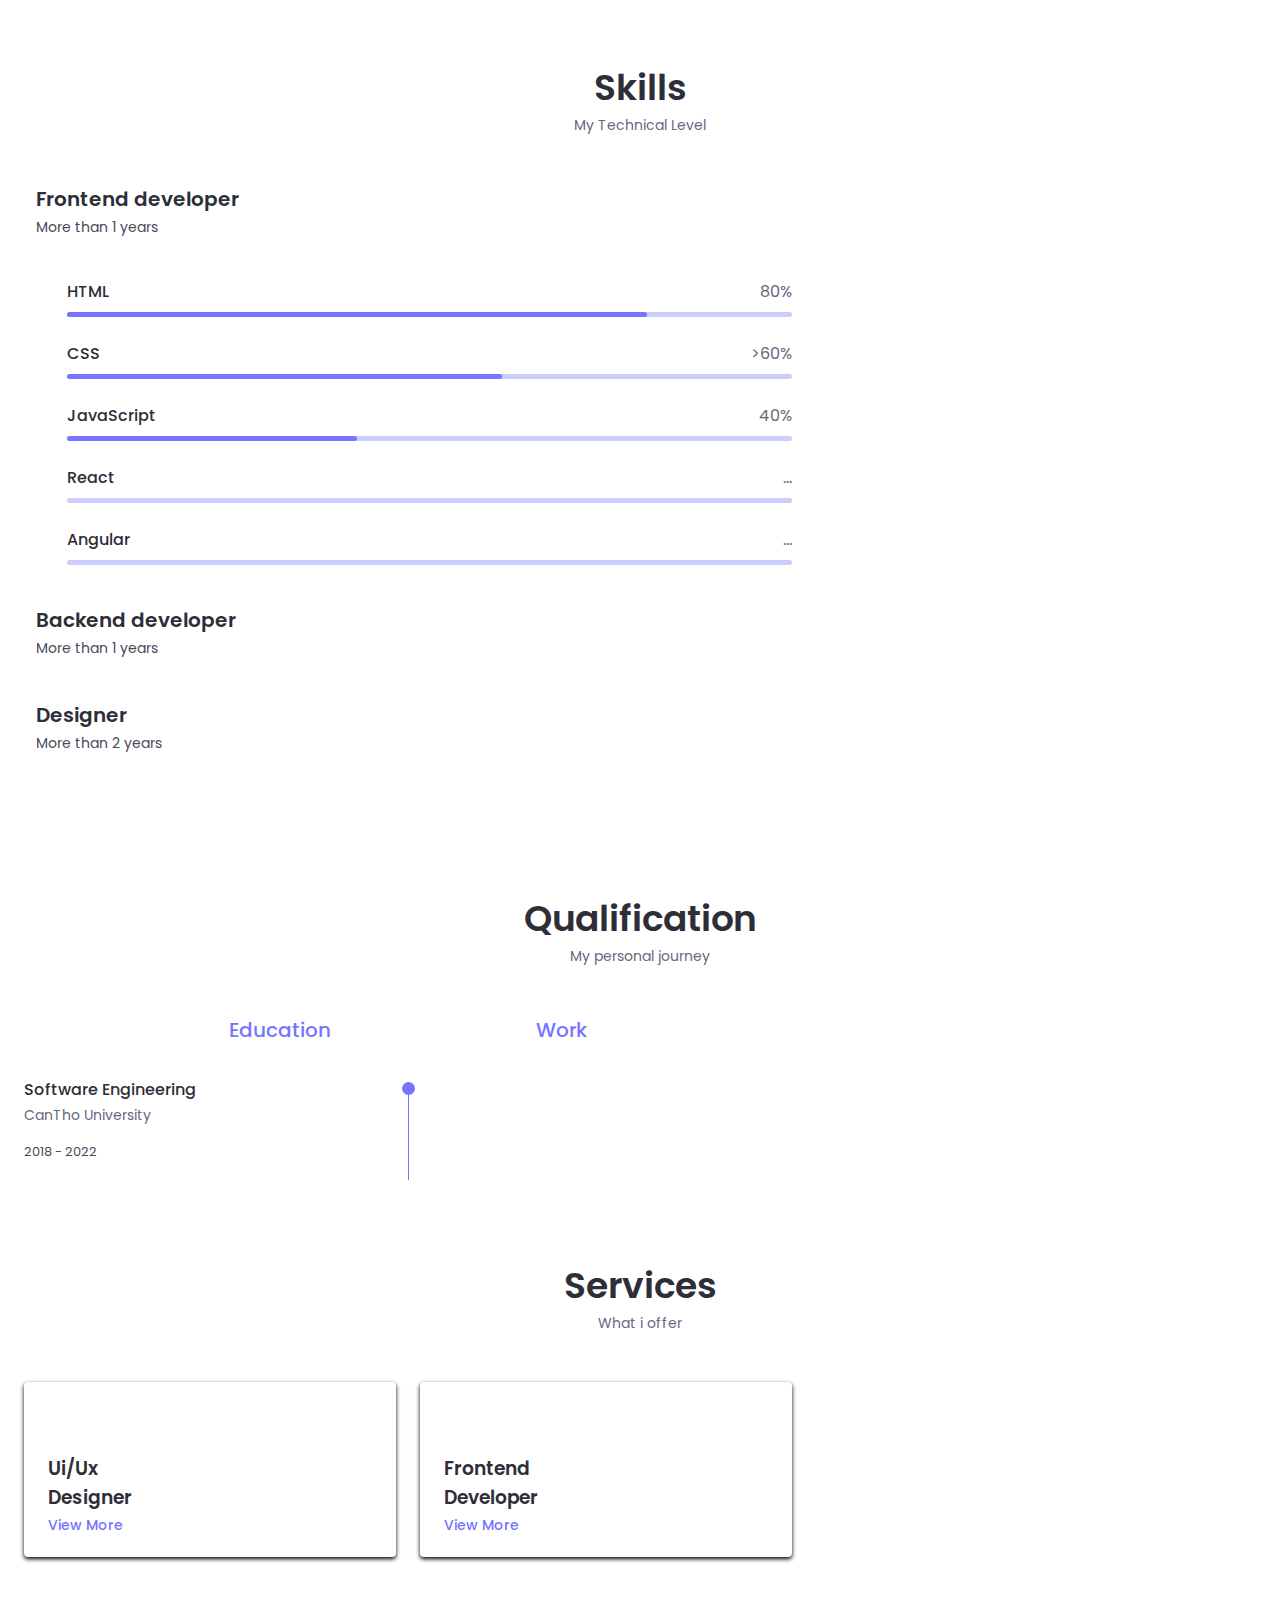
==== commit 9bc26d85: "services part 2" ====
--- a/index.html
+++ b/index.html
@@ -410,7 +410,79 @@
 			<span class="section__subtitle">What i offer</span>
 
 			<div class="services__container container grid">
-				<!--================= SERVICES =================-->
+				<!--================= SERVICES 1 =================-->
+				<div class="services__content">
+					<div>
+						<i class="uil uil-web-grid services__icon"></i>
+						<h3 class="sevices__title">Ui/Ux <br> Designer</h3>
+					</div>
+
+					<span class="button button--flex button--small button--link services__button">
+						View More
+						<i class="uil uil-arrow-right button__icon"></i>
+					</span>
+
+					<div class="services__modal">
+						<div class="services__modal-content">
+							<h4 class="services__modal-title">Ui/Ux <br> Designer</h4>
+							<i class="uil uil-times services__modal-close"></i>
+
+							<ul class="services__modal-services grid">
+								<li class="services__modal-service">
+									<i class="uil uil-check-circle services__modal-icon"></i>
+									<p>I develop the user interface.</p>
+								</li>
+
+								<li class="services__modal-service">
+									<i class="uil uil-check-circle services__modal-icon"></i>
+									<p>Web page development.</p>
+								</li>
+
+								<li class="services__modal-service">
+									<i class="uil uil-check-circle services__modal-icon"></i>
+									<p>I create ux element interactions.</p>
+								</li>
+							</ul>
+						</div>
+					</div>
+				</div>
+
+				<!--================= SERVICES 2 =================-->
+				<div class="services__content">
+					<div>
+						<i class="uil uil-arrow services__icon"></i>
+						<h3 class="sevices__title">Frontend <br> Developer</h3>
+					</div>
+
+					<span class="button button--flex button--small button--link services__button">
+						View More
+						<i class="uil uil-arrow-right button__icon"></i>
+					</span>
+
+					<div class="services__modal">
+						<div class="services__modal-content">
+							<h4 class="services__modal-title">Frontend <br> Developer</h4>
+							<i class="uil uil-times services__modal-close"></i>
+
+							<ul class="services__modal-services grid">
+								<li class="services__modal-service">
+									<i class="uil uil-check-circle services__modal-icon"></i>
+									<p>I develop the user interface.</p>
+								</li>
+
+								<li class="services__modal-service">
+									<i class="uil uil-check-circle services__modal-icon"></i>
+									<p>Web page development.</p>
+								</li>
+
+								<li class="services__modal-service">
+									<i class="uil uil-check-circle services__modal-icon"></i>
+									<p>I create ux element interactions.</p>
+								</li>
+							</ul>
+						</div>
+					</div>
+				</div>
 			</div>
 		</section>
 
--- a/assets/css/styles.css
+++ b/assets/css/styles.css
@@ -343,6 +343,20 @@
 	align-items: center;
 }
 
+.button--small{
+	padding: 0.75rem 1rem;
+}
+
+.button--link{
+	padding: 0;
+	background-color: transparent;
+	color: var(--first-color);
+}
+
+.button--link:hover{
+	background-color: transparent;
+	color: var(--first-color-alt);
+}
 /*--=============== ABOUT ================--*/
 .about__img{
 	width: 200px;
@@ -547,4 +561,97 @@
 
 .qualification__button.qualification__active{
 	color: var(--first-color);
-}+}
+
+.services__container{
+	gap:  1.5rem;
+	grid-template-columns: repeat(2, 1fr);
+}
+
+.services__content{
+	position: relative;
+	background-color: var(--container-color);
+	padding: 3.5rem 0.5rem 1.25rem 1.5rem;
+	border-radius: 0.25rem;
+	box-shadow: 0 2px 4px rgba(0, 0, 0, 1.0);
+	transition: 0.3s;
+}
+
+.services__content:hover{
+	box-shadow: 0 4px 8px rgba(0, 0, 0, 0.15);
+}
+
+.services__icon{
+	display: block;
+	font-size: 1.5rem;
+	color: var(--first-color);
+	margin-bottom: var(--mb-1);
+}
+
+.services__title{
+	font-size: var(--h3-font-size);
+	margin-bottom: var(--mb-1);
+	font-weight: var(--font-medium);
+}
+
+.services__button{
+	cursor: pointer;
+	font-size: var(--small-font-size);
+}
+
+.services__button:hover .button__icon{
+	transform: translateX(0.25rem);
+}
+
+.services__modal{
+	position: fixed;
+	top: 0;
+	left: 0;
+	right: 0;
+	bottom: 0;
+	background-color: rgba(0, 0, 0, 0.5);
+	display: flex;
+	align-items: center;
+	justify-content: center;
+	padding: 0 1rem;
+	z-index: var(--z-modal);
+	opacity: 0;
+	visibility: hidden;
+	transition: 0.3s;
+}
+
+.services__modal-content{
+	position: relative;
+	background-color: var(--container-color);
+	padding: 1.5rem;
+	border-radius: 0.5rem;
+}
+
+.services__modal-services{
+	row-gap: 1rem;
+}
+
+.services__modal-service{
+	display: flex;
+}
+
+.services__modal-title{
+	font-size: var(--h3-font-size);
+	font-weight: var(--font-medium);
+	margin-bottom: var(--mb-1-5);
+}
+
+.services__modal-close{
+	position: absolute;
+	top: 1rem;
+	right: 1rem;
+	font-size: 1.5rem;
+	color: var(--first-color);
+	cursor: pointer;
+}
+
+.services__modal-icon{
+	color: var(--first-color);
+	margin-right: var(--mb-0-25);
+}
+
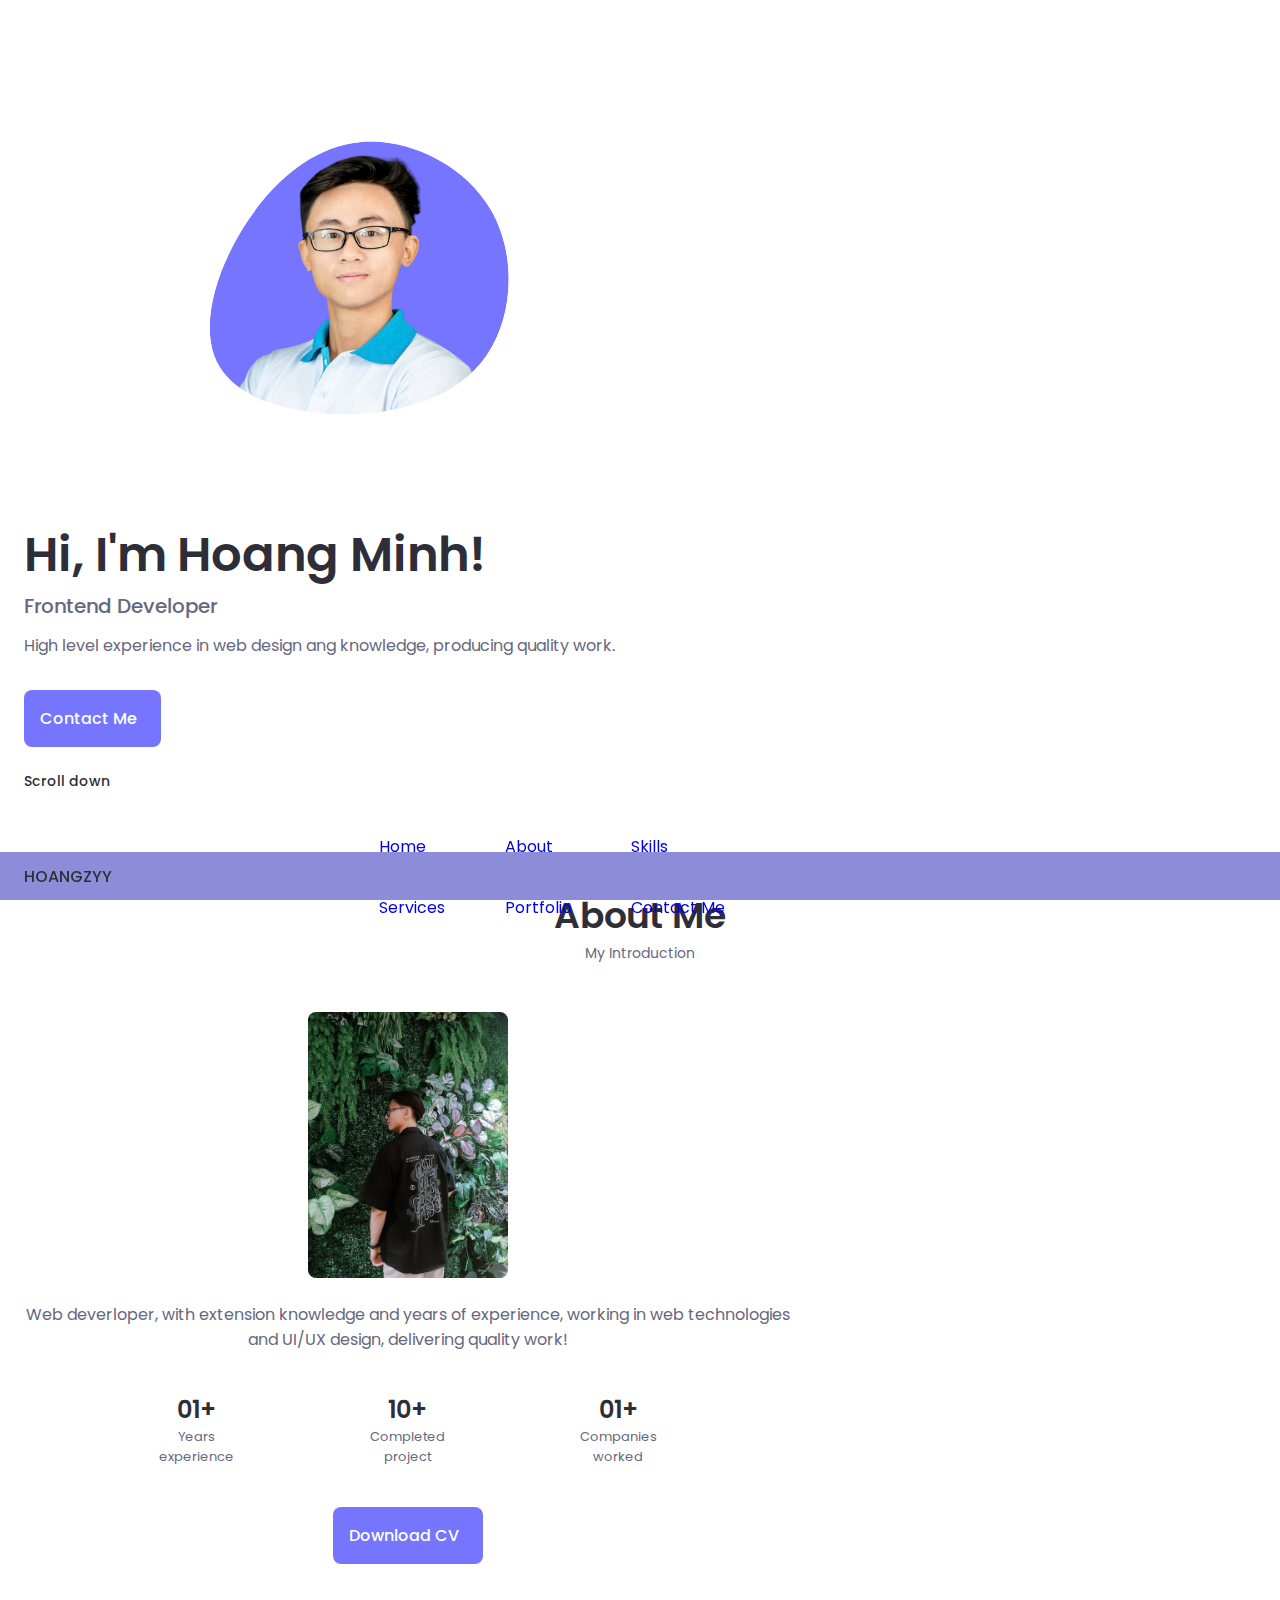
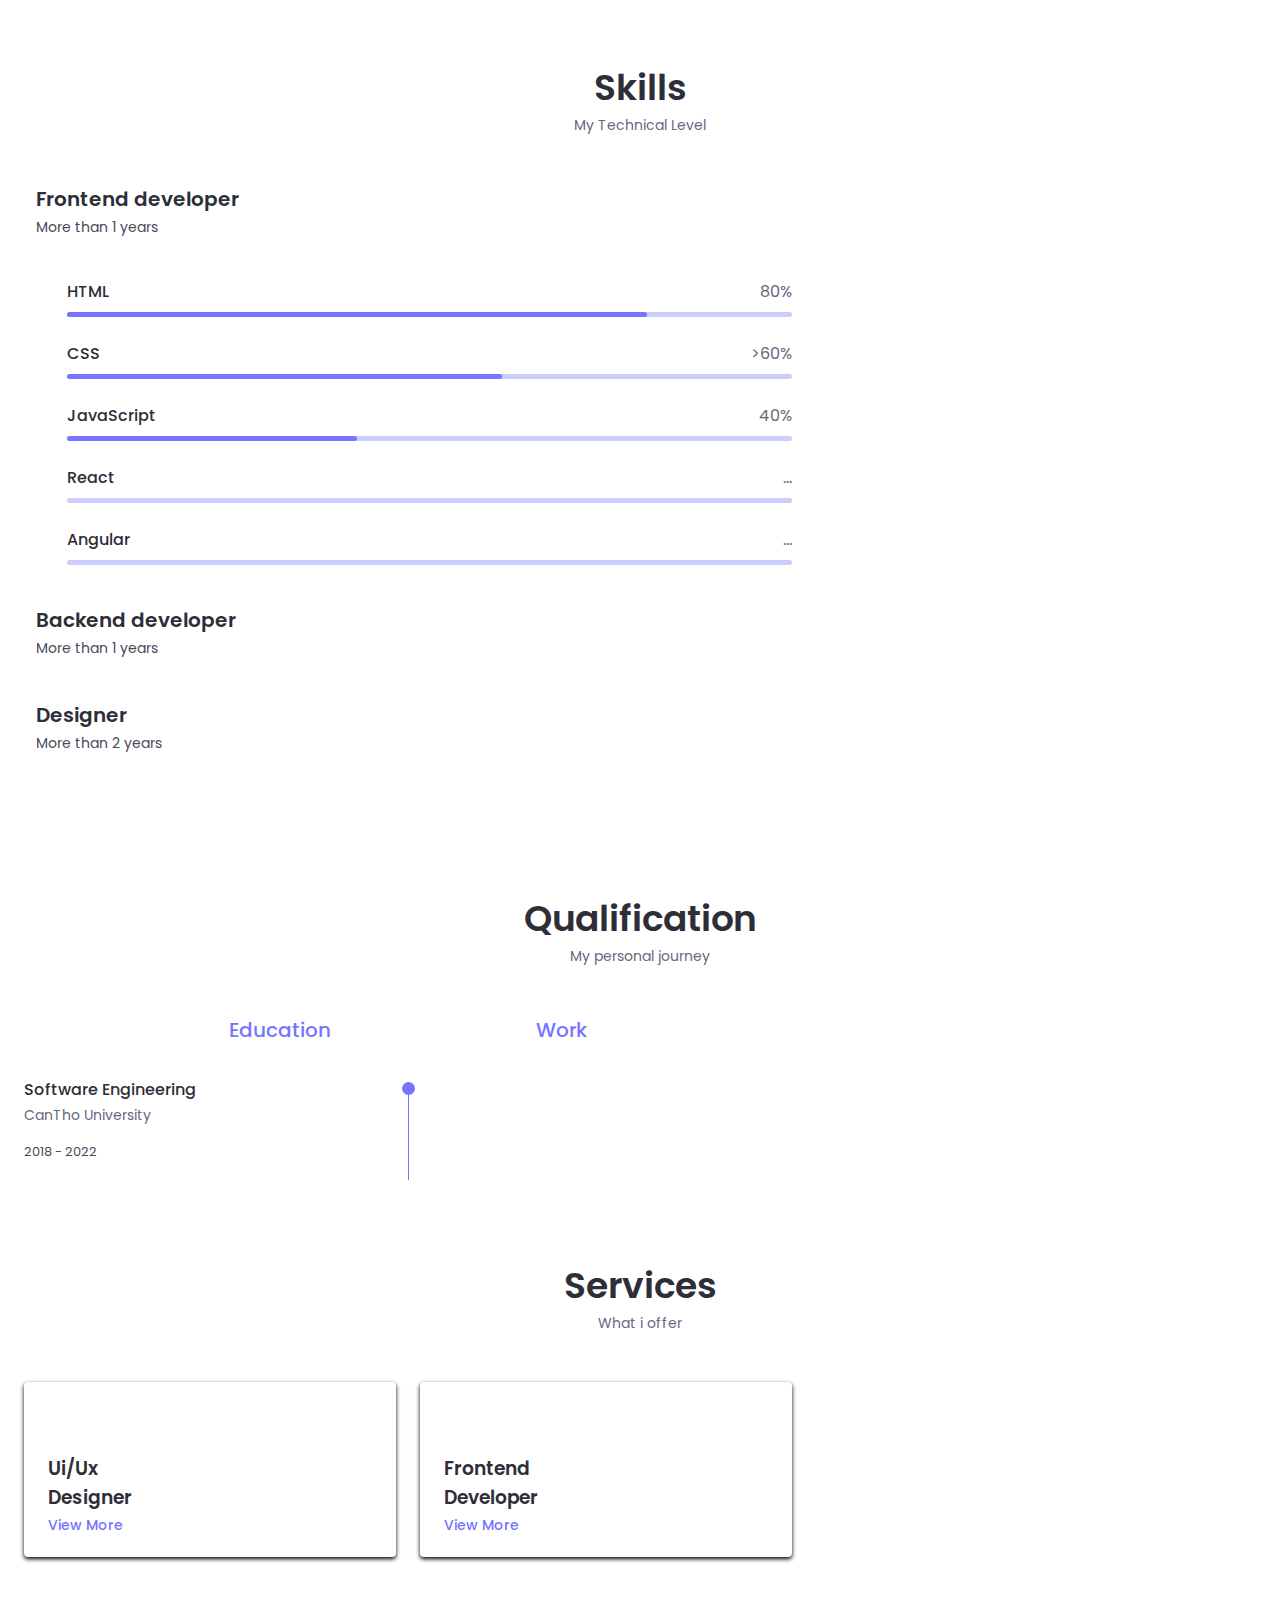
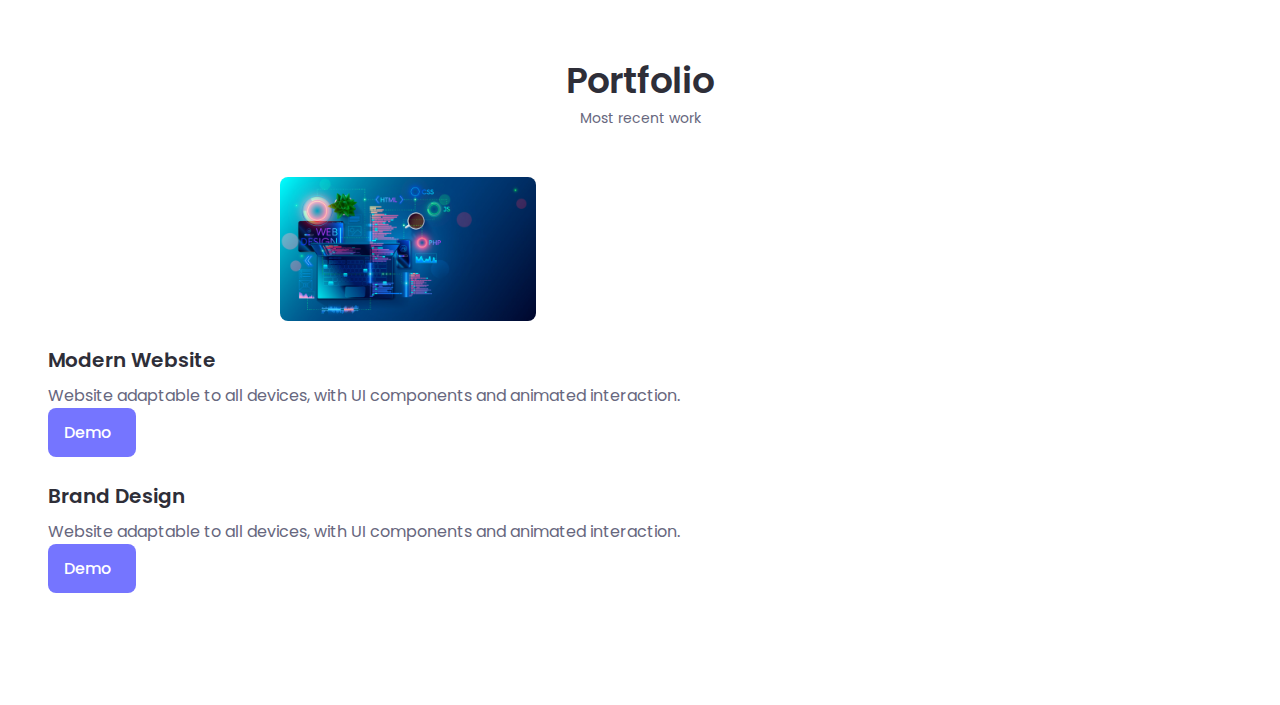
==== commit 46556977: "final services and begin portfolio" ====
--- a/index.html
+++ b/index.html
@@ -486,6 +486,46 @@
 			</div>
 		</section>
 
+		<!--================= PORTFOLIO =================-->
+		<section class="portfolio section" id="portfolio">
+			<h2 class="section__title">Portfolio</h2>
+			<span class="section__subtitle">Most recent work</span>
+
+			<div class="portfolio__container container">
+				<div>
+					<!--================= PORTFOLIO 1 =================-->
+					<div class="portfolio__content grid">
+						<img src="assets/img/portfolio1.jpg" alt="" class="portfolio__img">
+
+						<div class="portfolio__data">
+							<h3 class="portfolio__title">Modern Website</h3>
+							<p class="portfolio__description">Website adaptable to all devices, with UI components and animated interaction.</p>
+
+							<a href="#" class="button button--flex button--small portfolio__button">
+								Demo
+								<i class="uil uil-angle-double-right button__icon"></i>
+							</a>
+						</div>
+					</div>
+
+					<!--================= PORTFOLIO 2 =================-->
+					<div class="portfolio__content grid">
+						<img src="assets/img/portfolio2.jpg" alt="" class="portfolio__img">
+
+						<div class="portfolio__data">
+							<h3 class="portfolio__title">Brand Design</h3>
+							<p class="portfolio__description">Website adaptable to all devices, with UI components and animated interaction.</p>
+
+							<a href="#" class="button button--flex button--small portfolio__button">
+								Demo
+								<i class="uil uil-angle-double-right button__icon"></i>
+							</a>
+						</div>
+					</div>
+				</div>
+			</div>
+		</section>
+
 
 
 	</main>
--- a/assets/css/styles.css
+++ b/assets/css/styles.css
@@ -655,3 +655,28 @@
 	margin-right: var(--mb-0-25);
 }
 
+/*Active Modal*/
+.active-modal{
+	opacity: 1;
+	visibility: visible;
+}
+
+/*--=============== PORTFOLIO ================--*/
+.portfolio__container{
+	overflow: initial;
+}
+
+.portfolio__content{
+	padding: 0 1.5rem;
+}
+
+.portfolio__img{
+	width: 256px;
+	border-radius: 0.5rem;
+	justify-self: center;
+}
+
+.portfolio__title{
+	font-size: var(--h3-font-size);
+	margin-bottom: var(--mb-0-5);
+}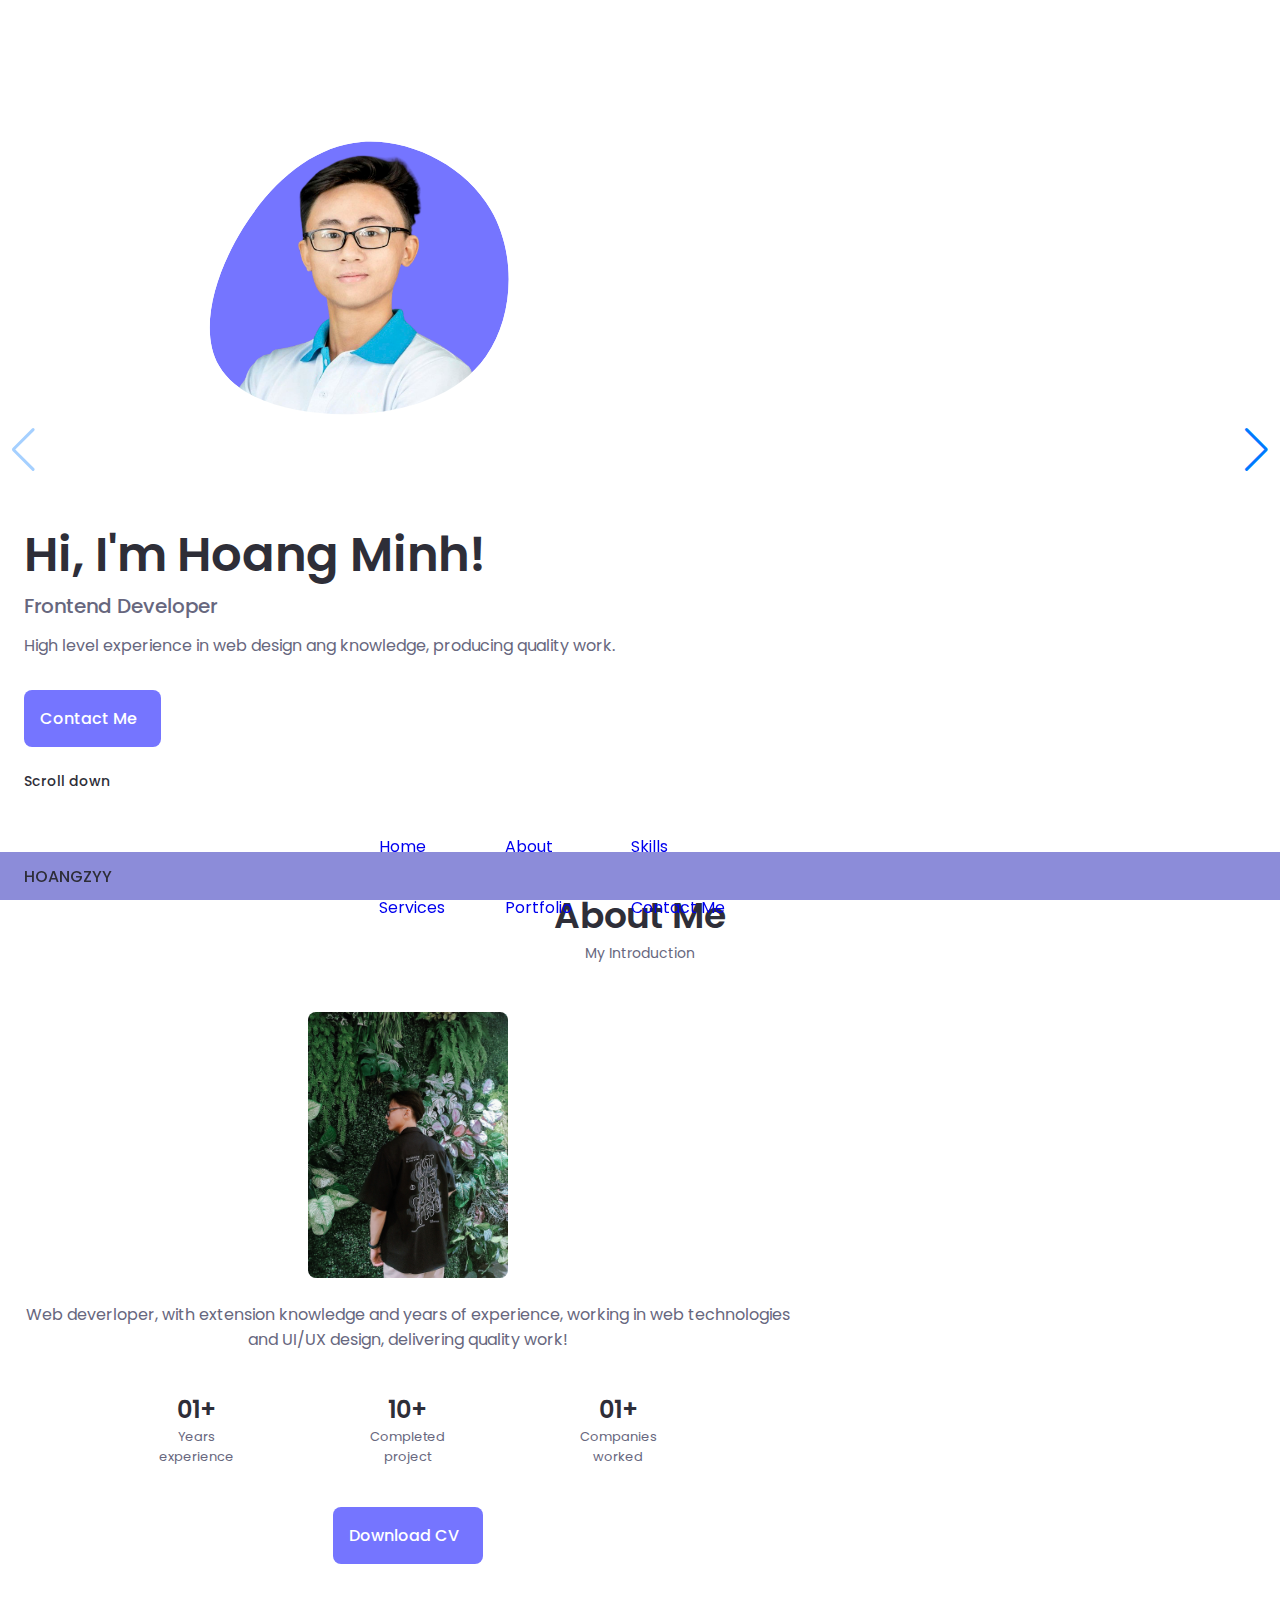
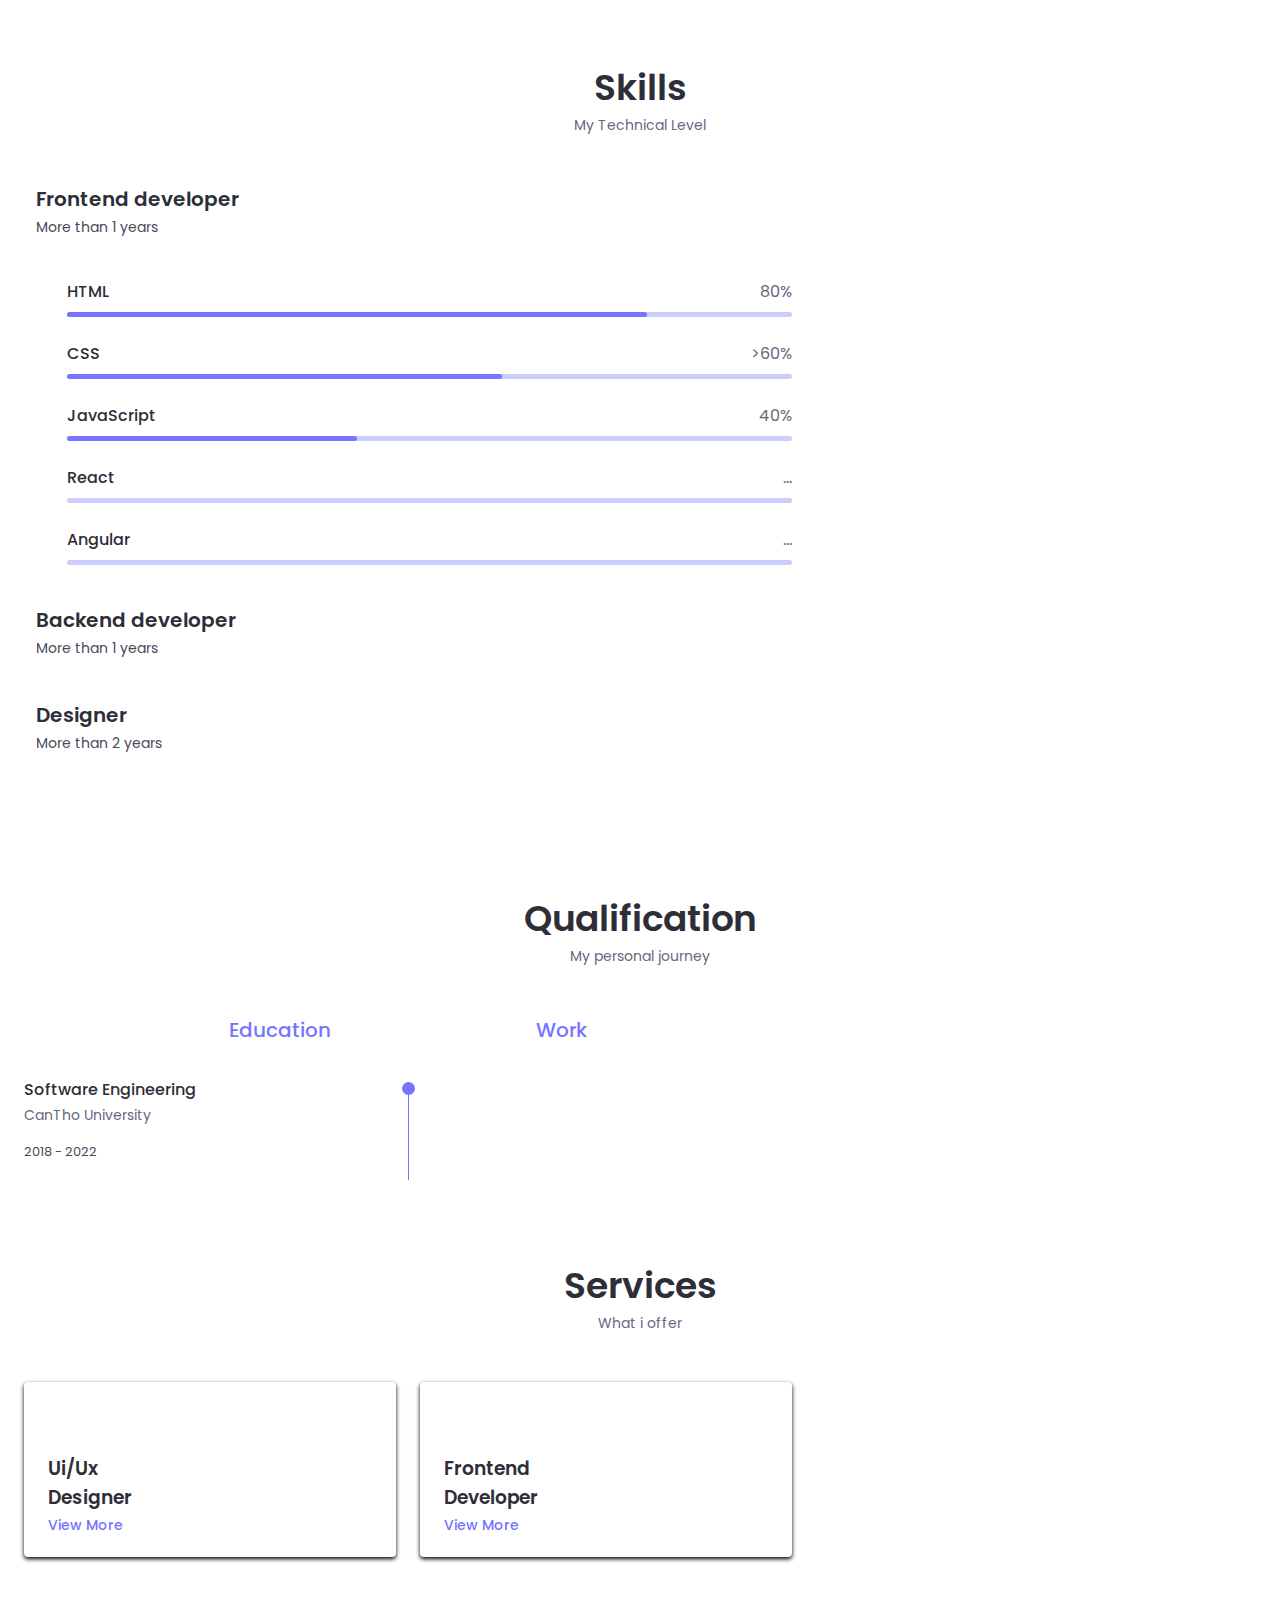
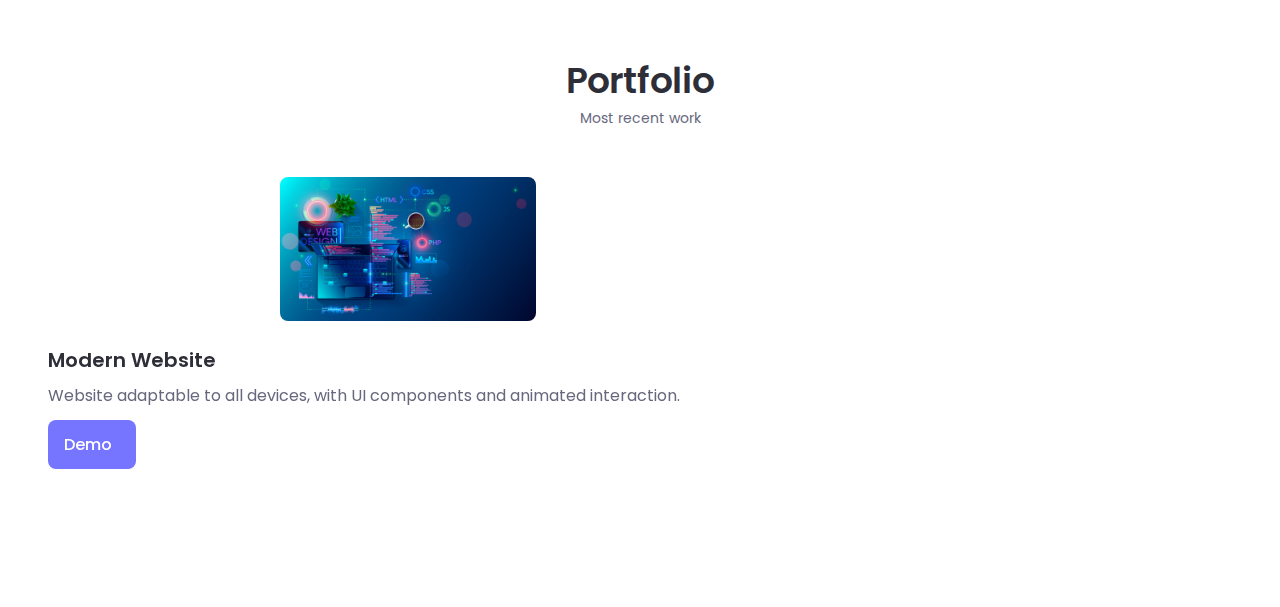
==== commit 75bd630b: "portfolio patr2" ====
--- a/index.html
+++ b/index.html
@@ -8,7 +8,7 @@
 	<link rel="stylesheet" href="https://unicons.iconscout.com/release/v4.0.0/css/line.css">
 
 	<!--============================ SWIPER CSS ============================-->
-	<link rel="stylesheet" href="">
+	<link rel="stylesheet" href="assets/css/swiper-bundle.min.css">
 
 	<!--============================ CSS ============================-->
 	<link rel="stylesheet" href="assets/css/styles.css">
@@ -491,10 +491,10 @@
 			<h2 class="section__title">Portfolio</h2>
 			<span class="section__subtitle">Most recent work</span>
 
-			<div class="portfolio__container container">
-				<div>
+			<div class="portfolio__container container swiper mySwiper">
+				<div class="swiper-wrapper">
 					<!--================= PORTFOLIO 1 =================-->
-					<div class="portfolio__content grid">
+					<div class="portfolio__content grid swiper-slide">
 						<img src="assets/img/portfolio1.jpg" alt="" class="portfolio__img">
 
 						<div class="portfolio__data">
@@ -509,7 +509,7 @@
 					</div>
 
 					<!--================= PORTFOLIO 2 =================-->
-					<div class="portfolio__content grid">
+					<div class="portfolio__content grid swiper-slide">
 						<img src="assets/img/portfolio2.jpg" alt="" class="portfolio__img">
 
 						<div class="portfolio__data">
@@ -523,6 +523,13 @@
 						</div>
 					</div>
 				</div>
+
+				<!-- Add Arrows -->
+				<div class="swiper-button-next"></div>
+				<div class="swiper-button-prev"></div>
+
+				
+				<div class="swiper-pagination"></div>
 			</div>
 		</section>
 
@@ -535,7 +542,7 @@
 	<!--============================ SCROLL TOP ============================-->
 
 	<!--============================ SWIPER JS ============================-->
-	<script src=""></script>
+	<script src="assets/js/swiper-bundle.min.js"></script>
 
 	<!--============================ MAIN JS ============================-->
 	<script src="assets/js/main.js"></script>
--- a/assets/css/styles.css
+++ b/assets/css/styles.css
@@ -679,4 +679,12 @@
 .portfolio__title{
 	font-size: var(--h3-font-size);
 	margin-bottom: var(--mb-0-5);
+}
+
+.portfolio__description{
+	margin-bottom: var(--mb-0-75);
+}
+
+.portfolio__button:hover .button__icon{
+	transform: translateX(0.25rem);
 }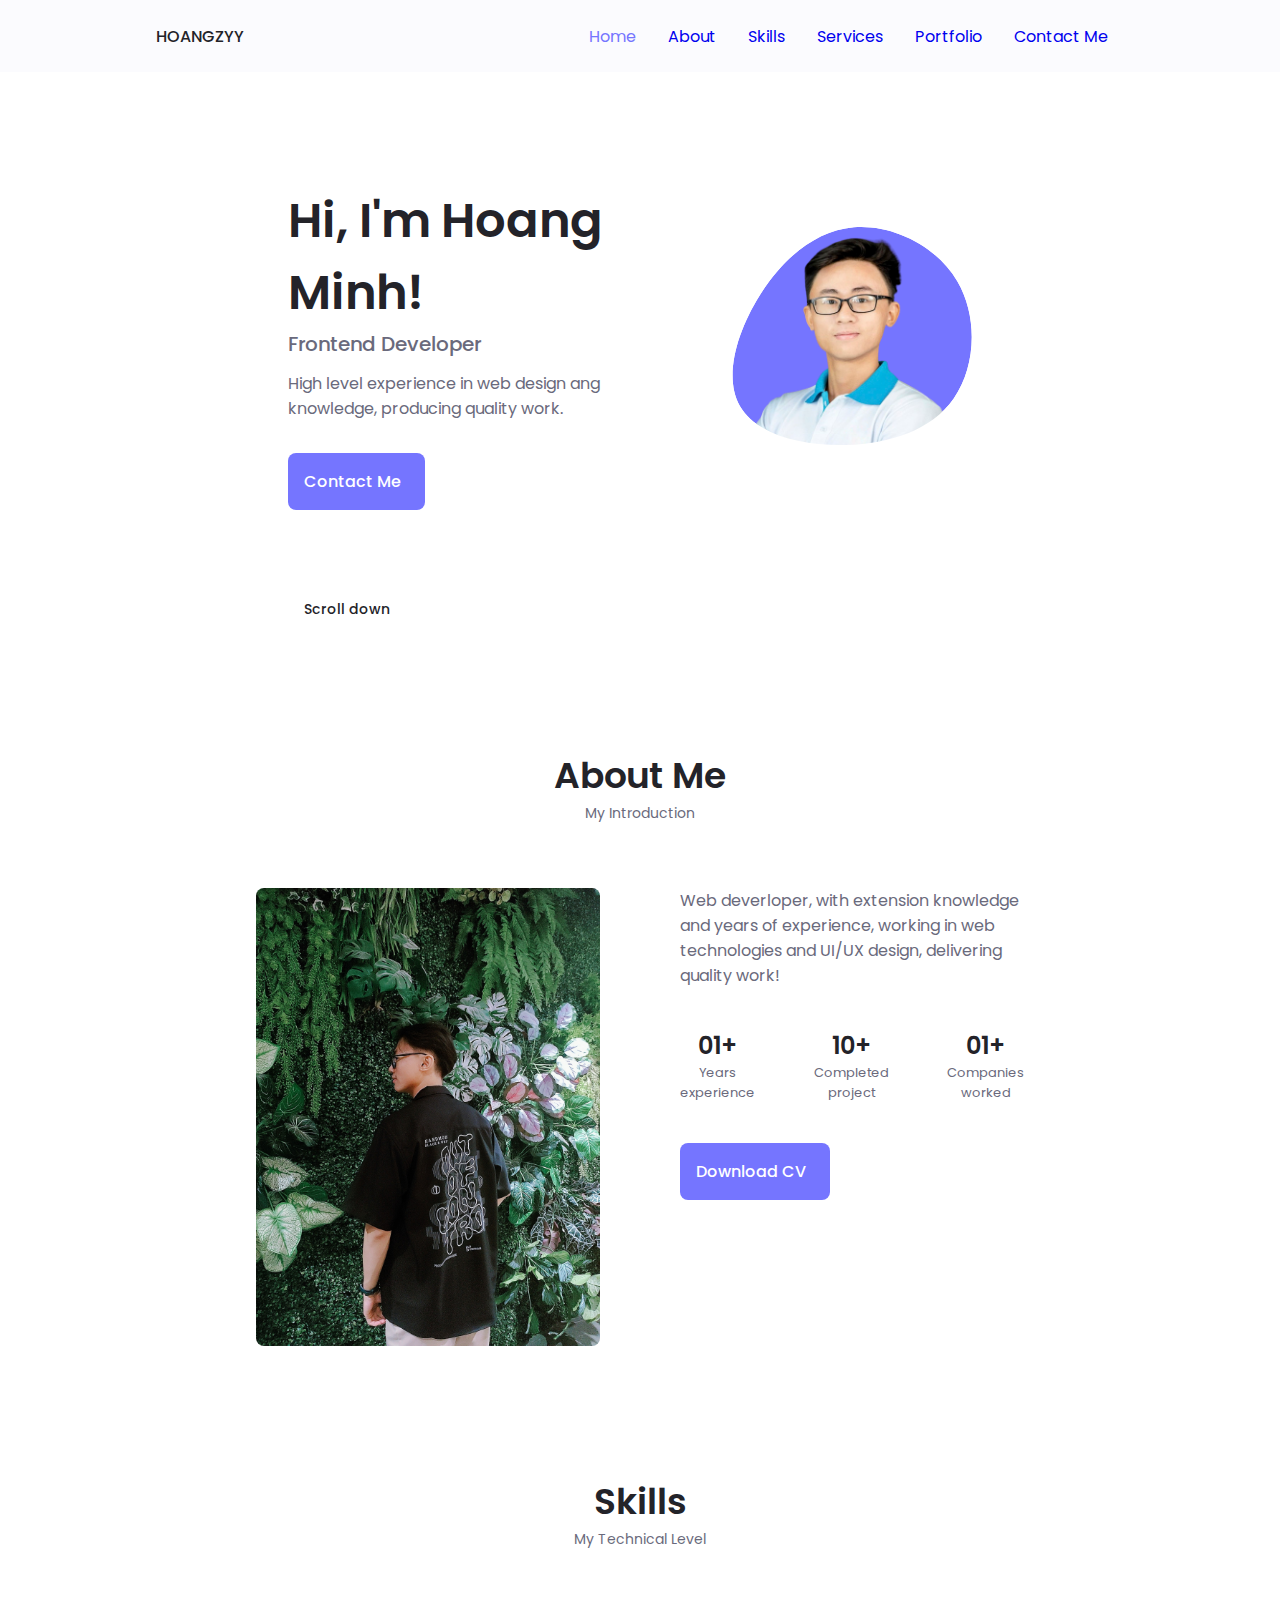
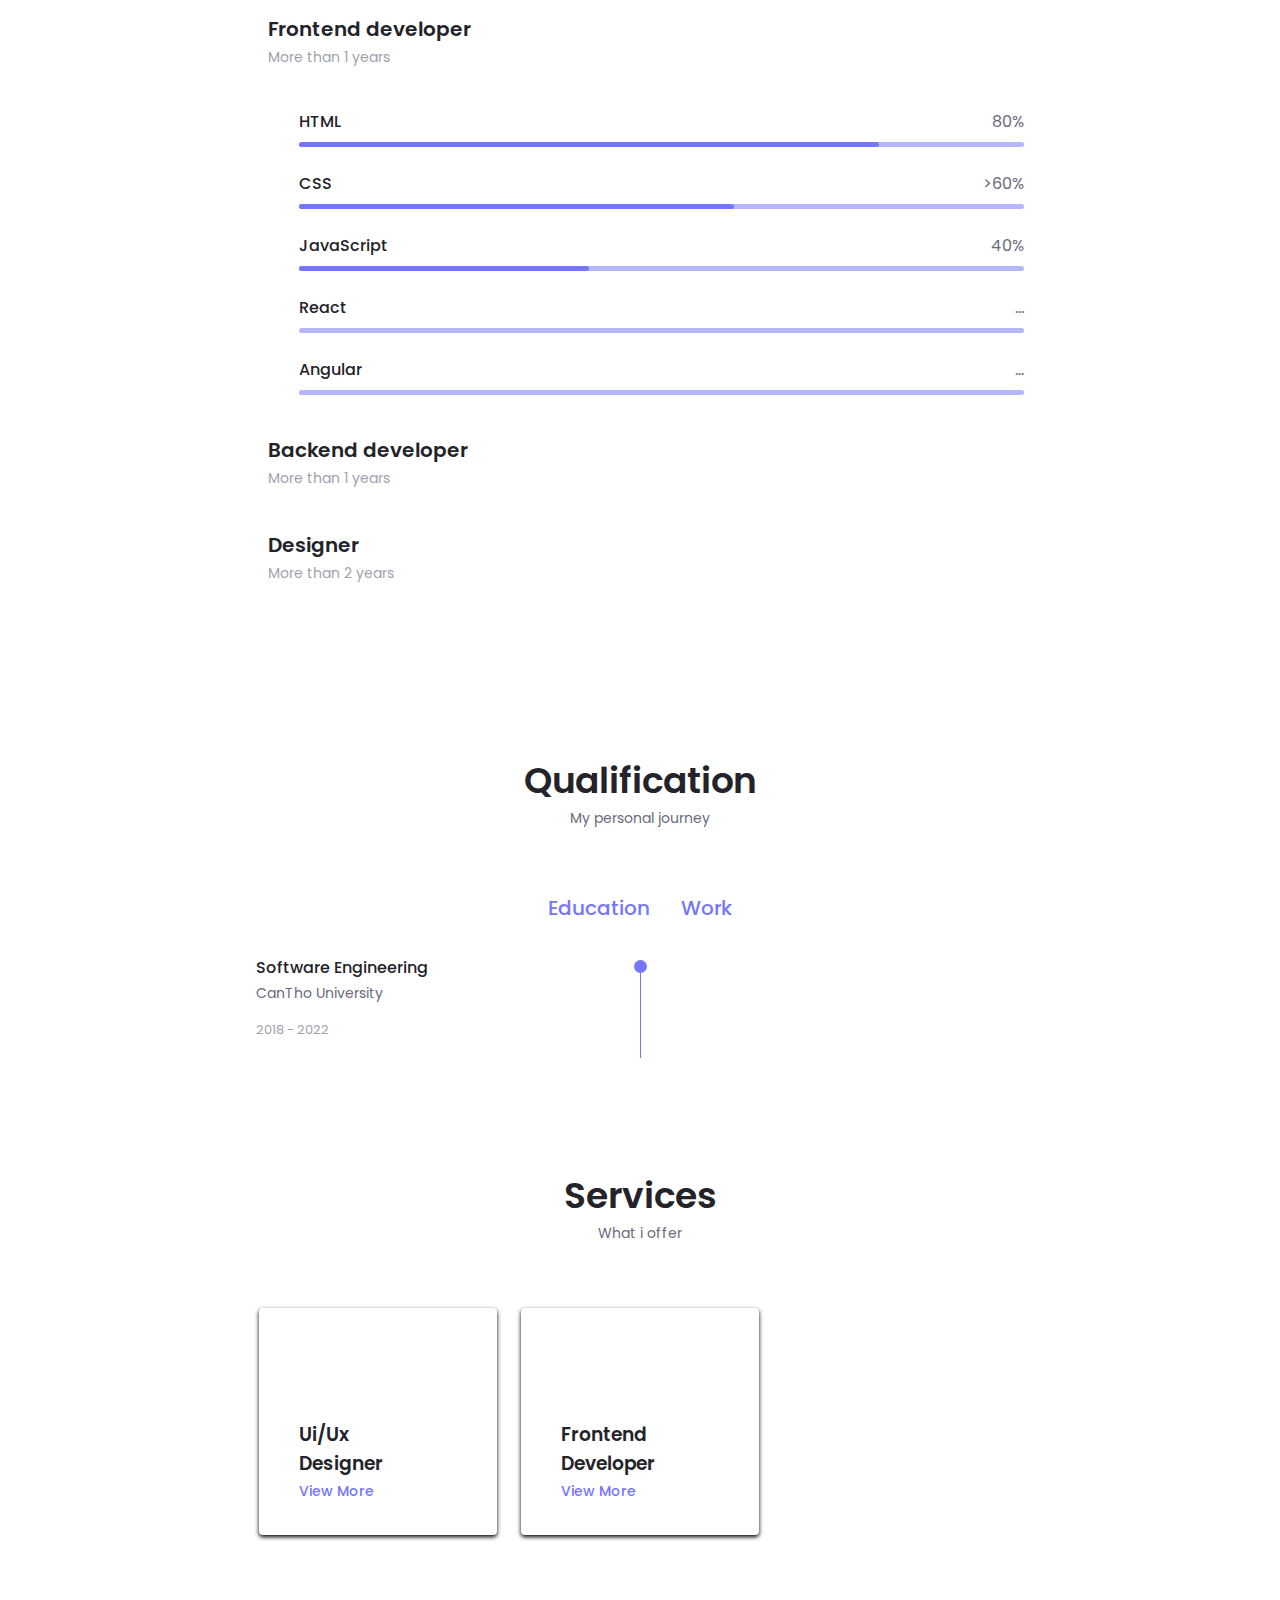
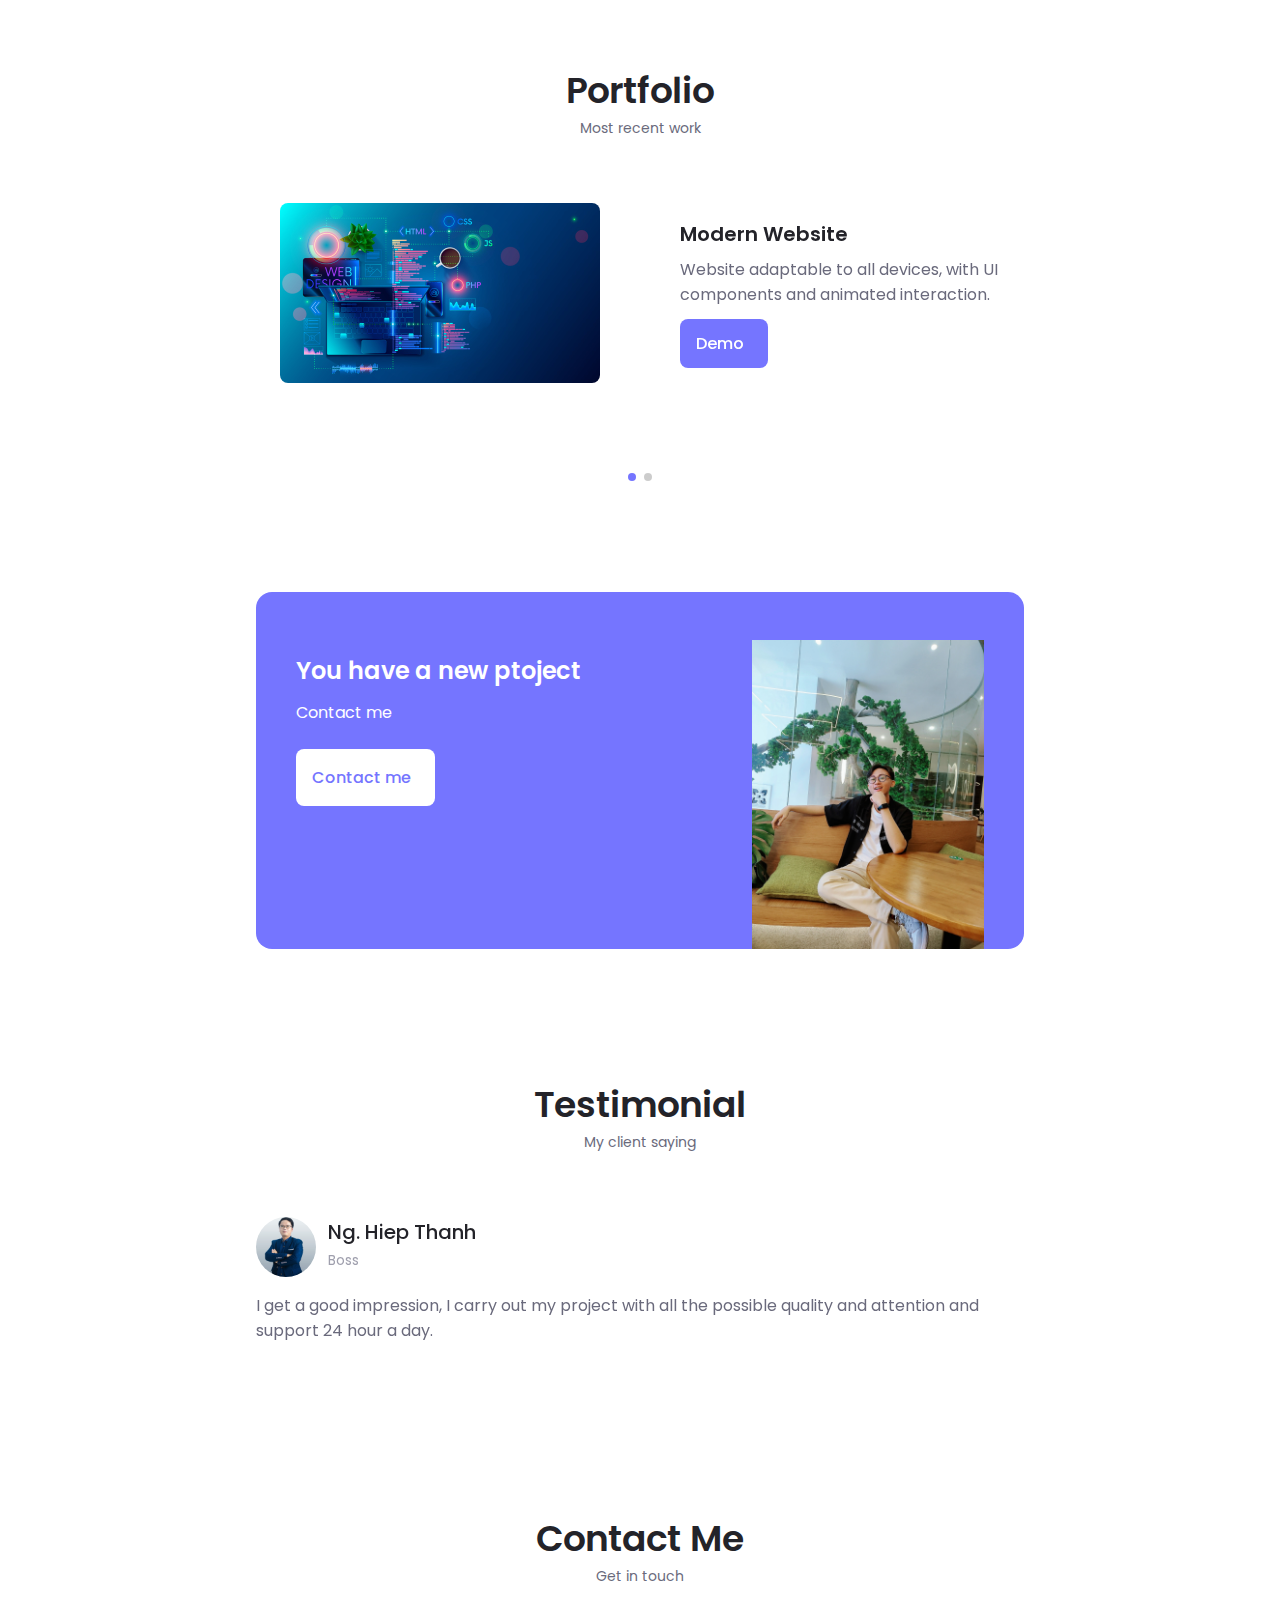
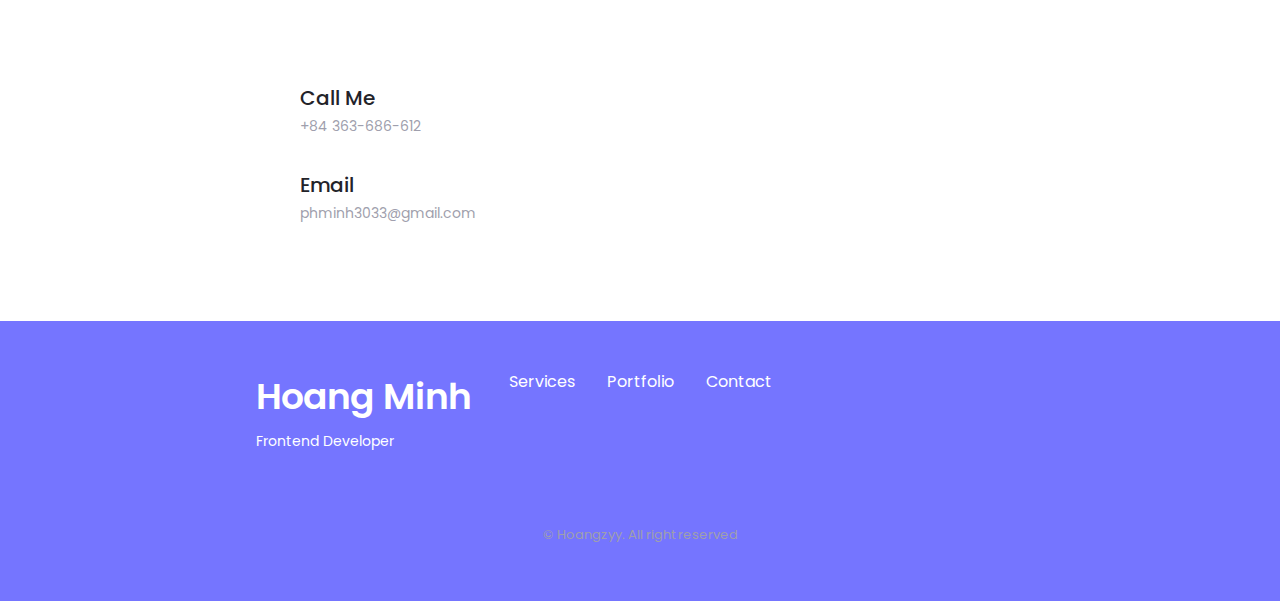
==== commit efd54b7e: "final portfolio web part 2" ====
--- a/index.html
+++ b/index.html
@@ -26,7 +26,7 @@
 			<div class="nav__menu" id="nav-menu">
 				<ul class="nav__list grid">
 					<li class="nav__item">
-						<a href="#home" class="nav__link">
+						<a href="#home" class="nav__link active-link">
 							<i class="uil uil-estate nav__icon"></i> Home
 						</a>
 					</li>
@@ -60,6 +60,10 @@
 			</div>
 
 			<div class="nav__btns">
+				<!-- Theme change button -->
+				<i class="uil uil-moon change-theme" id="theme-button"></i>
+
+
 				<div class="nav__toggle" id="nav-toggle">
 					<i class="uil uil-apps"></i>
 				</div>
@@ -491,7 +495,7 @@
 			<h2 class="section__title">Portfolio</h2>
 			<span class="section__subtitle">Most recent work</span>
 
-			<div class="portfolio__container container swiper mySwiper">
+			<div class="portfolio__container container swiper-container">
 				<div class="swiper-wrapper">
 					<!--================= PORTFOLIO 1 =================-->
 					<div class="portfolio__content grid swiper-slide">
@@ -525,21 +529,143 @@
 				</div>
 
 				<!-- Add Arrows -->
-				<div class="swiper-button-next"></div>
-				<div class="swiper-button-prev"></div>
-
-				
+				<div class="swiper-button-next">
+					<i class="uil uil-angle-right-b swiper-portfolio-icon"></i>
+				</div>
+				<div class="swiper-button-prev">
+					<i class="uil uil-angle-left-b swiper-portfolio-icon"></i>
+				</div>
+
+				<!-- Add Pagination -->
 				<div class="swiper-pagination"></div>
 			</div>
 		</section>
 
+		<!--================= PROJECT IN MIND =================-->
+		<section class="project section">
+			<div class="project__bg">
+				<div class="project__container container grid">
+					<div class="project__data">
+						<h2 class="project__title">You have a new ptoject</h2>
+						<p class="project__description">Contact me</p>
+						<a href="#contact" class="button button--flex button--white">
+							Contact me
+							<i class="uil uil-message project__icon button__icon"></i>
+						</a>
+					</div>
+
+					<img src="assets/img/project.jpg" alt="" class="project__img">
+				</div>
+			</div>
+		</section>
+
+		<!--================= TESTIMONIAL =================-->
+		<section class="testimonial section">
+			<h2 class="section__title">Testimonial</h2>
+			<span class="section__subtitle">My client saying</span>
+
+			<div class="testimonial__container container swiper-container">
+				<div class="swiper-wrapper">
+					<!--================= TESTIMONIAL 1 =================-->
+					<div class="testimonial__content swiper-slide">
+						<div class="testimonial__data">
+							<div class="testimonial__header">
+								<img src="assets/img/testimonial1.jpg" alt="" class="testimonial__img">
+								
+								<div>
+									<h3 class="testimonial__name">Ng. Hiep Thanh</h3>
+									<span class="testimonial__client">Boss</span>
+								</div>
+							</div>
+
+							<div>
+								<!-- rating star -->
+							</div>
+						</div>
+
+						<p class="testimonial__description">I get a good impression, I carry out my project with all the possible quality and attention and support 24 hour a day.</p>
+					</div>
+				</div>
+
+				<!-- Add Pagination -->
+    			<div class="swiper-pagination swiper-pagination-testimonial"></div>
+			</div>
+		</section>
+
+		<!--================= CONTACT ME =================-->
+		<section class="contact section" id="contact">
+			<h2 class="section__title">Contact Me</h2>
+			<span class="section__subtitle">Get in touch</span>
+
+			<div class="contact__container container grid">
+				<div>
+					<div class="contact__information">
+						<i class="uil uil-phone contact__icon"></i>
+
+						<div>
+							<h3 class="contact__title">Call Me</h3>
+							<span class="contact__subtitle">+84 363-686-612</span>
+						</div>
+					</div>
+
+					<div class="contact__information">
+						<i class="uil uil-envelope-alt contact__icon"></i>
+
+						<div>
+							<h3 class="contact__title">Email</h3>
+							<span class="contact__subtitle">phminh3033@gmail.com</span>
+						</div>
+					</div>
+				</div>
+			</div>
+		</section>
+
 
 
 	</main>
 
 	<!--============================ FOOTER ============================-->
+	<footer class="footer">
+		<div class="footer__bg">
+			<div class="footer__container container grid">
+				<div>
+					<h1 class="footer__title">Hoang Minh</h1>
+					<span class="footer__subtitle">Frontend Developer</span>
+				</div>
+
+				<ul class="footer__links">
+					<li>
+						<a href="#services" class="footer__link">Services</a>
+					</li>
+					<li>
+						<a href="#portfolio" class="footer__link">Portfolio</a>
+					</li>
+					<li>
+						<a href="#contact" class="footer__link">Contact</a>
+					</li>
+				</ul>
+
+				<div class="footer__socials">
+					<a href="https://www.facebook.com/hoangzy.3033/" target="_blank" class="footer__social">
+						<i class="uil uil-facebook-f"></i>
+					</a>
+					<a href="https://www.instagram.com/_phm.z/" target="_blank" class="footer__social">
+						<i class="uil uil-instagram"></i>
+					</a>
+					<a href="https://github.com/phminh3033" target="_blank" class="footer__social">
+						<i class="uil uil-github-alt"></i>
+					</a>
+				</div>
+			</div>
+
+			<p class="footer__copy">&#169; Hoangzyy. All right reserved</p>
+		</div>
+	</footer>
 
 	<!--============================ SCROLL TOP ============================-->
+	<a href="#" class="scrollup" id="scroll-up">
+		<i class="uil uil-arrow-up scrollup__icon"></i>
+	</a>
 
 	<!--============================ SWIPER JS ============================-->
 	<script src="assets/js/swiper-bundle.min.js"></script>
--- a/assets/css/styles.css
+++ b/assets/css/styles.css
@@ -9,17 +9,19 @@
 
 	--hue-color: 240;
 
-	/*========= HSL color mode=========*/
+	/* HSL color mode */
 	--first-color: hsl(var(--hue-color), 100%, 73%);
 	--first-color-second: hsl(var(--hue-color), 100%, 73%);
-	--first-color-alt: hsl(var(--hue-color), 85%, 63%);
-	--first-color-lighter: hsl(var(--hue-color), 100%, 90%);
-	--title-color: hsl(var(--hue-color), 10%, 20%);
-	--text-color: hsl(var(--hue-color), 10%, 45%);
-	--text-color-light: hsl(var(--hue-color), 10%, 32%);
-	--input-color: hsl(var(--hue-color), 90%, 65%);
-	--body-color: hsl(var(--hue-color), 50%, 70%);
+	--first-color-alt: hsl(var(--hue-color), 57%, 53%);
+	--first-color-lighter: hsl(var(--hue-color), 92%, 85%);
+	--title-color: hsl(var(--hue-color), 8%, 15%);
+	--text-color: hsl(var(--hue-color), 8%, 45%);
+	--text-color-light: hsl(var(--hue-color), 8%, 65%);
+	--input-color: hsl(var(--hue-color), 70%, 96%);
+	--body-color: hsl(var(--hue-color), 60%, 99%);
 	--container-color: #FFF;
+	--scroll-bar-color: hsl(var(--hue-color), 12%, 90%);
+	--scroll-thumb-color: hsl(var(--hue-color), 12%, 80%);
 
 	/*========= Font & typography ==========*/
 	--body-font: 'Poppins', sans-serif;
@@ -68,8 +70,34 @@
 }
 
 /*--=============== Variables Dark theme ================--*/
+body.dark-theme{
+	/* HSL color mode */
+	--first-color-second: hsl(var(--hue-color), 30%, 8%);
+	--title-color: hsl(var(--hue-color), 8%, 95%);
+	--text-color: hsl(var(--hue-color), 8%, 75%);
+	--input-color: hsl(var(--hue-color), 29%, 16%);
+	--body-color: hsl(var(--hue-color), 28%, 12%);
+	--container-color: hsl(var(--hue-color), 29%, 16%);
+	--scroll-bar-color: hsl(var(--hue-color), 12%, 48%);
+	--scroll-thumb-color: hsl(var(--hue-color), 12%, 36%);
+}
 
 /*--=============== Button Dark/Light ================--*/
+.nav__btns{
+	display: flex;
+	align-items: center;
+}
+
+.change-theme{
+	font-size: 1.25rem;
+	color: var(--title-color);
+	margin-right: var(--mb-1);r
+	cursor: pointer;
+}
+
+.change-theme:hover{
+	color: var(--first-color);
+}
 
 /*--=============== Base ================--*/
 *{
@@ -232,8 +260,14 @@
 }
 
 /*Active link*/
+.active-link{
+	color: var(--first-color);
+}
 
 /*Change background header*/
+.scroll-header{
+	box-shadow: 0 -1px 4px rgba(0, 0, 0, 0.15);
+}
 
 /*--=============== HOME ================--*/
 .home__container{
@@ -336,6 +370,15 @@
 	font-size: 1.25rem;
 	margin-left: var(--mb-0-5);
 	transition: 0.3s;
+}
+
+.button--white{
+	background-color: #FFF;
+	color: var(--first-color);
+}
+
+.button--white:hover{
+	background-color: #FFF;
 }
 
 .button--flex{
@@ -687,4 +730,519 @@
 
 .portfolio__button:hover .button__icon{
 	transform: translateX(0.25rem);
+}
+
+.swiper-button-prev::after,
+.swiper-button-next::after{
+	content:  '';
+}
+
+.swiper-portfolio-icon{
+	font-size: 2rem;
+	color: var(--first-color);
+}
+
+.swiper-button-prev{
+	left: -0.5rem;
+}
+
+.swiper-button-next{
+	right: -0.5rem;
+}
+
+.swiper-container-horizontal > .swiper-pagination-bullets{
+	bottom: -2.5rem;
+}
+
+.swiper-pagination-bullet-active{
+	background-color: var(--first-color);
+}
+
+.swiper-button-prev,
+.swiper-button-next,
+.swiper-pagination-bullet{
+	outline: none;
+}
+
+/*--=============== PROJECT IN MIND ================--*/
+.project{
+	text-align: center;
+}
+
+.project__bg{
+	background-color: var(--first-color-second);
+	padding-top: 3rem;
+}
+
+.project__title{
+	font-size: var(--h2-font-size);
+	margin-bottom: var(--mb-0-75);
+}
+
+.project__description{
+	margin-bottom: var(--mb-1-5);
+}
+
+.project__title,
+.project__description{
+	color: #FFF;
+}
+
+.project__img{
+	width: 232px;
+	justify-self: center;
+}
+
+/*--=============== TESTIMONIAL ================--*/
+.testimonial__data,
+.testimonial__header{
+	display: flex;
+}
+
+.testimonial__data{
+	justify-content: space-between;
+	margin-bottom: var(--mb-1);
+}
+
+.testimonial__img{
+	width: 60px;
+	height: 60px;
+	border-radius: 50%;
+	margin-right: var(--mb-0-75);
+}
+
+.testimonial__name{
+	font-size: var(--h3-font-size);
+	font-weight: var(--font-medium);
+}
+
+.testimonial__client{
+	font-size: var(--small-font-size);
+	color: var(--text-color-light);
+}
+
+.testimonial__description{
+	margin-bottom: var(--mb-2-5);
+}
+
+.swiper-container .swiper-pagination-testimonial{
+	bottom: 0;
+}
+
+/*--=============== CONTACT ME ================--*/
+.contact__container{
+	row-gap:  3rem;
+}
+
+.contact__information{
+	display: flex;
+	margin: var(--mb-2);
+}
+
+.contact__icon{
+	font-size: 2rem;
+	color: var(--first-color);
+	margin-right: var(--mb-0-75);
+}
+
+.contact__title{
+	font-size: var(--h3-font-size);
+	font-weight: var(--font-medium);
+}
+
+.contact__subtitle{
+	font-size: var(--small-font-size);
+	color: var(--text-color-light);
+}
+
+.contact__content{
+	background-color: var(--input-color);
+	border-radius: 0.5rem;
+	padding: 0.75rem 1rem 0.25rem;
+}
+
+.contact__label{
+	font-size: var(--smaller-font-size);
+	color: var(--title-color);
+}
+
+.contact__input{
+	width: 100%;
+	background-color: var(--input-color);
+	color: var(--text-color);
+	font-family: var(--body-font);
+	font-size: var(--normal-font-size);
+	border: none;
+	outline: none;
+	padding: 0.25rem 0.5rem 0.5rem 0;
+}
+
+/*--=============== FOOTER ================--*/
+.footer{
+	padding-top: 2rem;
+}
+
+.footer__container{
+	row-gap: 3.5rem;
+}
+
+.footer__bg{
+	background-color: var(--first-color-second);
+	padding: 2rem 0 3rem;
+}
+
+.footer__title{
+	font-size: var(--h1-font-size);
+	margin-bottom: var(--mb-0-25);
+}
+
+.footer__subtitle{
+	font-size: var(--small-font-size);
+}
+
+.footer__links{
+	display: flex;
+	flex-direction: column;
+	row-gap: 1.5rem;
+}
+
+.footer__link:hover{
+	color: var(--first-color-lighter);
+}
+
+.footer__social{
+	font-size: 1.25rem;
+	margin-right: var(--mb-1-5);
+}
+
+.footer__social:hover{
+	color: var(--first-color-lighter);
+}
+
+.footer__copy{
+	font-size: var(--smaller-font-size);
+	text-align: center;
+	color: var(--text-color-light);
+	margin-top: var(--mb-3);
+}
+
+.footer__title,
+.footer__subtitle,
+.footer__link,
+.footer__social{
+	color: #FFF;
+}
+
+/*--=============== SCROLL UP ================--*/
+.scrollup{
+	position: fixed;
+	right: 1rem;
+	bottom: -20%;
+	background-color: var(--first-color);
+	opacity: 0.6;
+	padding: 0 0.3rem;
+	border-radius: 0.4rem;
+	z-index: var(--z-tooltip);
+	transition: 0.4s;
+}
+
+.scrollup:hover{
+	background-color: var(--first-color-alt);
+}
+
+.scrollup__icon{
+	font-size: 1.5rem;
+	color: #FFF;
+}
+
+/*Show scroll*/
+.show-scroll{
+	bottom: 5rem;
+}
+
+/*--=============== SCROLL BAR ================--*/
+::-webkit-scrollbar{
+	width: 0.60rem;
+	background-color: var(--scroll-bar-color);
+	border-radius: 0.5rem;
+}
+
+::-webkit-scrollbar-thumb{
+	background-color: var(--scroll-thumb-color);
+	border-radius: 0.5rem;
+}
+
+::-webkit-scrollbar-thumb:hover{
+	background-color: var(--text-color-light);
+}
+
+/*--=============== MEDIA QUERIES ================--*/
+/*For small devices*/
+@media screen and (max-width:  350px){
+	.container{
+		margin-left: var(--mb-1);
+		margin-right: var(--mb-1);
+	}
+
+	.nav__menu{
+		padding: 2rem 0.25rem 4rem;
+	}
+	.nav__list{
+		column-gap: 0;
+	}
+
+	.home__content{
+		grid-template-columns: 0.25fr 3fr;
+	}
+
+	.home__blob{
+		width: 180px;
+	}
+
+	.skills__title{
+		font-size: var(--normal-font-size);
+	}
+
+	.qualification__data{
+		gap:  0.5rem;
+	}
+
+	.services__container{
+		grid-template-columns: max-content;
+		justify-content: center;
+	}
+
+	.services__content{
+		padding-right: 3.5rem;
+	}
+
+	.services__modal{
+		padding: 0 0.5rem;
+	}
+
+	.project__img{
+		width: 200px;
+	}
+
+	.testimonial__data,
+	.testimonial__header{
+		flex-direction: column;
+		align-items: center;
+	}
+}
+
+/*For medium devices*/
+@media screen and (min-width:  568px){
+	.home__content{
+		grid-template-columns: max-content 1fr 1fr;
+	}
+	.home__data{
+		grid-column: initial;
+	}
+	.home__img{
+		order: 1;
+		justify-self: center;
+	}
+
+	.about__container,
+	.portfolio__content,
+	.project__container,
+	.contact__container,
+	.footer__container{
+		grid-template-columns: repeat(2, 1fr);
+	}
+
+	.qualification__sections{
+		display: grid;
+		grid-template-columns: 0.6fr;
+		justify-content: center;
+	}
+}
+
+@media screen and (min-width:  768px){
+	.container{
+		margin-left: auto;
+		margin-right: auto;
+	}
+
+	body{
+		margin: 0;
+	}
+
+	.section{
+		padding: 6rem 0 2rem;
+	}
+
+	.section__subtitle{
+		margin-bottom: 4rem;
+	}
+
+	.header{
+		top: 0;
+		bottom: initial;
+	}
+
+	.header,
+	.main,
+	.footer__container{
+		padding: 0 1rem;
+	}
+	.nav{
+		height: calc(var(--header-height) + 1.5rem);
+		column-gap: 1rem;
+	}
+	.nav__icon,
+	.nav__close,
+	.nav__toggle{
+		display: none;
+	}
+	.nav__list{
+		display: flex;
+		column-gap: 2rem;
+	}
+	.nav__menu{
+		margin-left: auto;
+	}
+	.change-theme{
+		margin: 0;
+	}
+
+	.home__container{
+		row-gap: 5rem;
+	}
+	.home__content{
+		padding-top: 5.5rem;
+		column-gap: 2rem;
+	}
+	.home__blob{
+		width: 270px;
+	}
+	.home__scroll{
+		display: block;
+	}
+	.home__scroll-button{
+		margin-left: 3rem;
+	}
+
+	.about__container{
+		column-gap: 5rem;
+	}
+	.about__img{
+		width: 350px;
+	}
+	.about__description{
+		text-align: initial;
+	}
+	.about__info{
+		justify-content: space-between;
+	}
+	.about__buttons{
+		justify-content: initial;
+	}
+
+	.qualification__tabs{
+		justify-content: center;
+	}
+	.qualification__button{
+		margin: 0 var(--mb-1);
+	}
+	.qualification__sections{
+		grid-template-columns: 0.5fr;
+	}
+
+	.services__container{
+		grid-template-columns: repeat(2, 218px);
+		justify-content: center;
+	}
+	.services__icon{
+		font-size: 2rem;
+	}
+
+	.services__content{
+		padding: 6rem 0 2rem 2.5rem;
+	}
+	.services__modal-content{
+		width: 450px;
+	}
+
+	.portfolio__img{
+		width: 320px;
+	}
+	.portfolio__content{
+		align-items: center;
+	}
+
+	.project{
+		text-align: initial;
+	}
+	.project__bg{
+		background: none;
+	}
+	.project__container{
+		background-color: var(--first-color-second);
+		border-radius: 1rem;
+		padding: 3rem 2.5rem 0;
+		grid-template-columns: 1fr max-content;
+		column-gap: 3rem;
+	}
+	.project__data{
+		padding-top: 0.8rem;
+	}
+
+	.footer__container{
+		grid-template-columns: repeat(3, 1fr);
+	}
+
+	.footer__bg{
+		padding: 3rem 0 3.5rem;
+	}
+	.footer__links{
+		flex-direction: row;
+		column-gap: 2rem;
+	}
+	.footer__socials{
+		justify-self: flex-end;
+	}
+	.footer__copy{
+		margin-top: 4.5rem;
+	}
+}
+
+/*For large devices*/
+@media screen and (min-width:  1024px){
+	.header,
+	.main,
+	.footer__container{
+		padding: 0;
+	}
+
+	.home__blob{
+		width: 320px;
+	}
+	.home__social{
+		transform: translateX(-6rem);
+	}
+
+	.services__container{
+		grid-template-columns: repeat(3, 238px);
+	}
+
+	.portfolio__content{
+		column-gap: 5rem;
+	}
+	.swiper-portfolio-icon{
+		font-size: 3.5rem;
+	}
+	.swiper-button-prev{
+		left: -3.5rem;
+	}
+	.swiper-button-next{
+		right: -3.5rem;
+	}
+	.swiper-container-horizontal > .swiper-pagination-bullets{
+		bottom: -4.5rem;
+	}
+
+	.
+
 }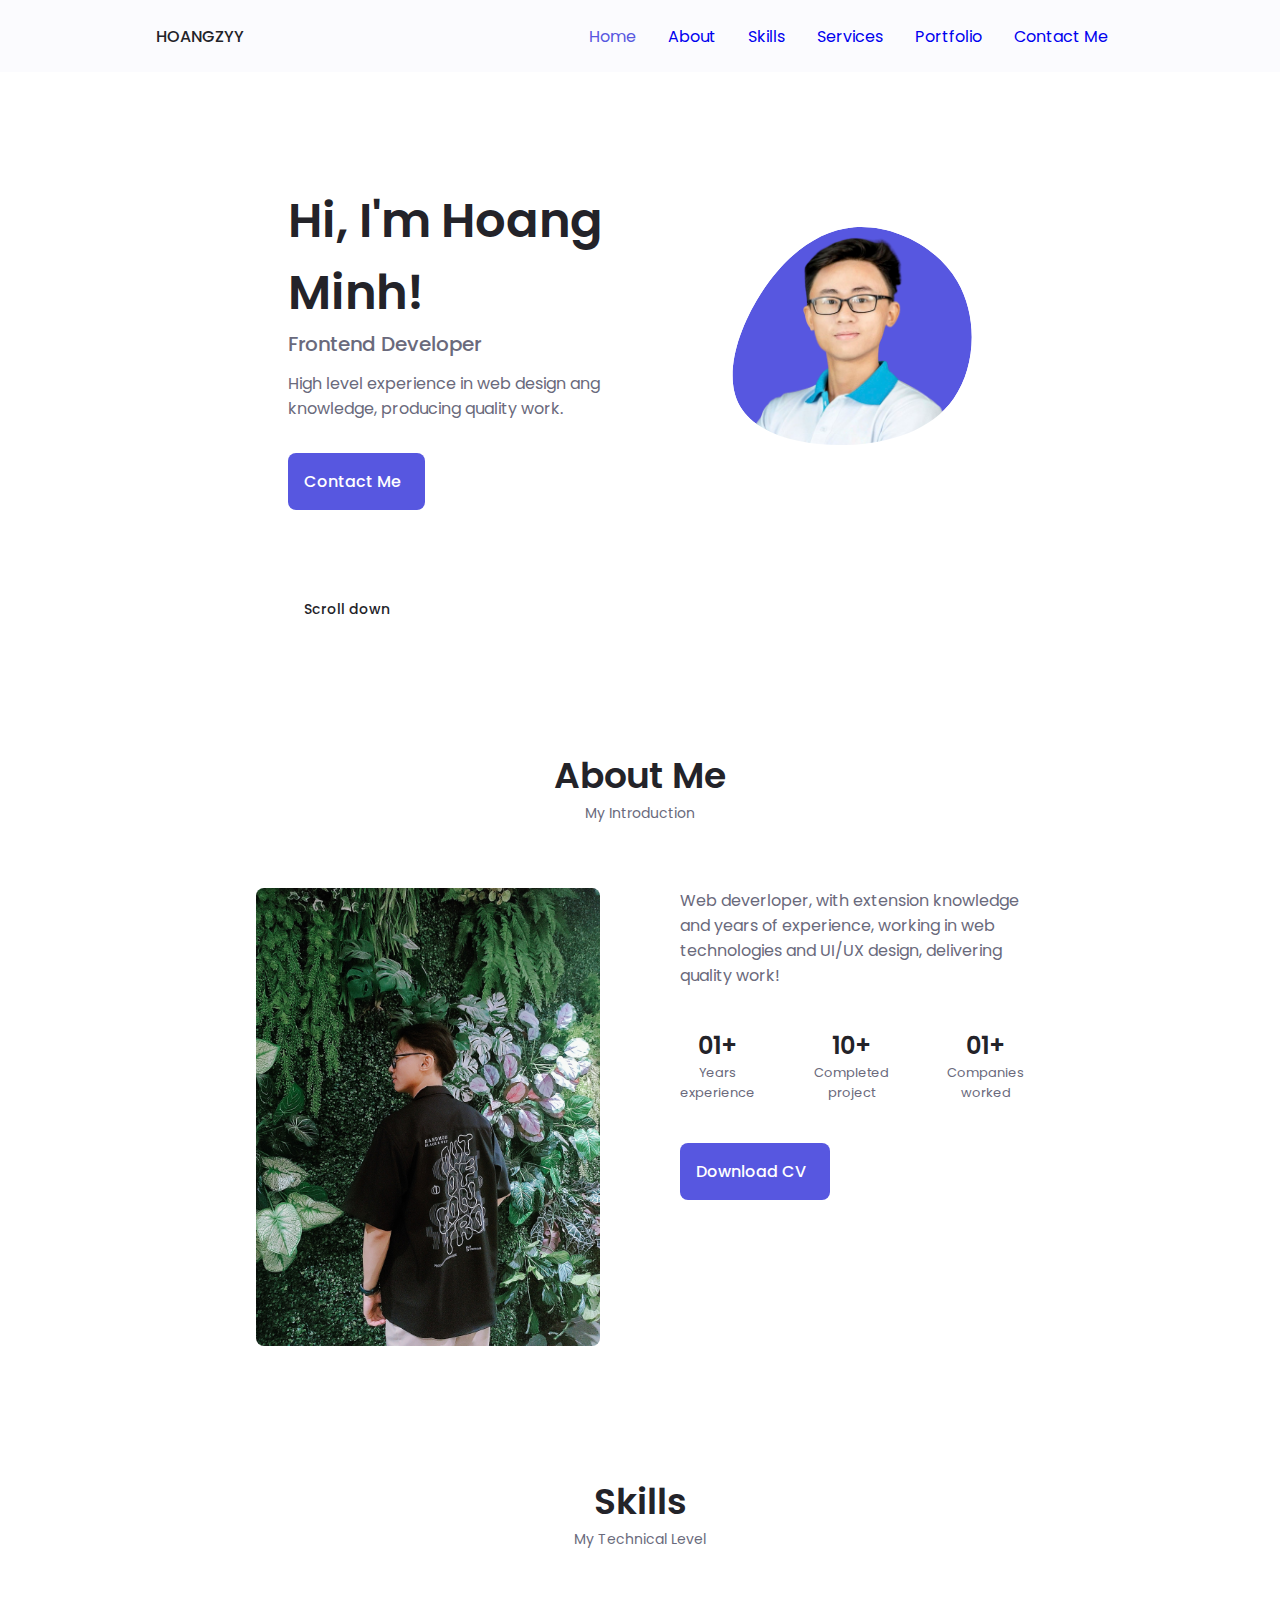
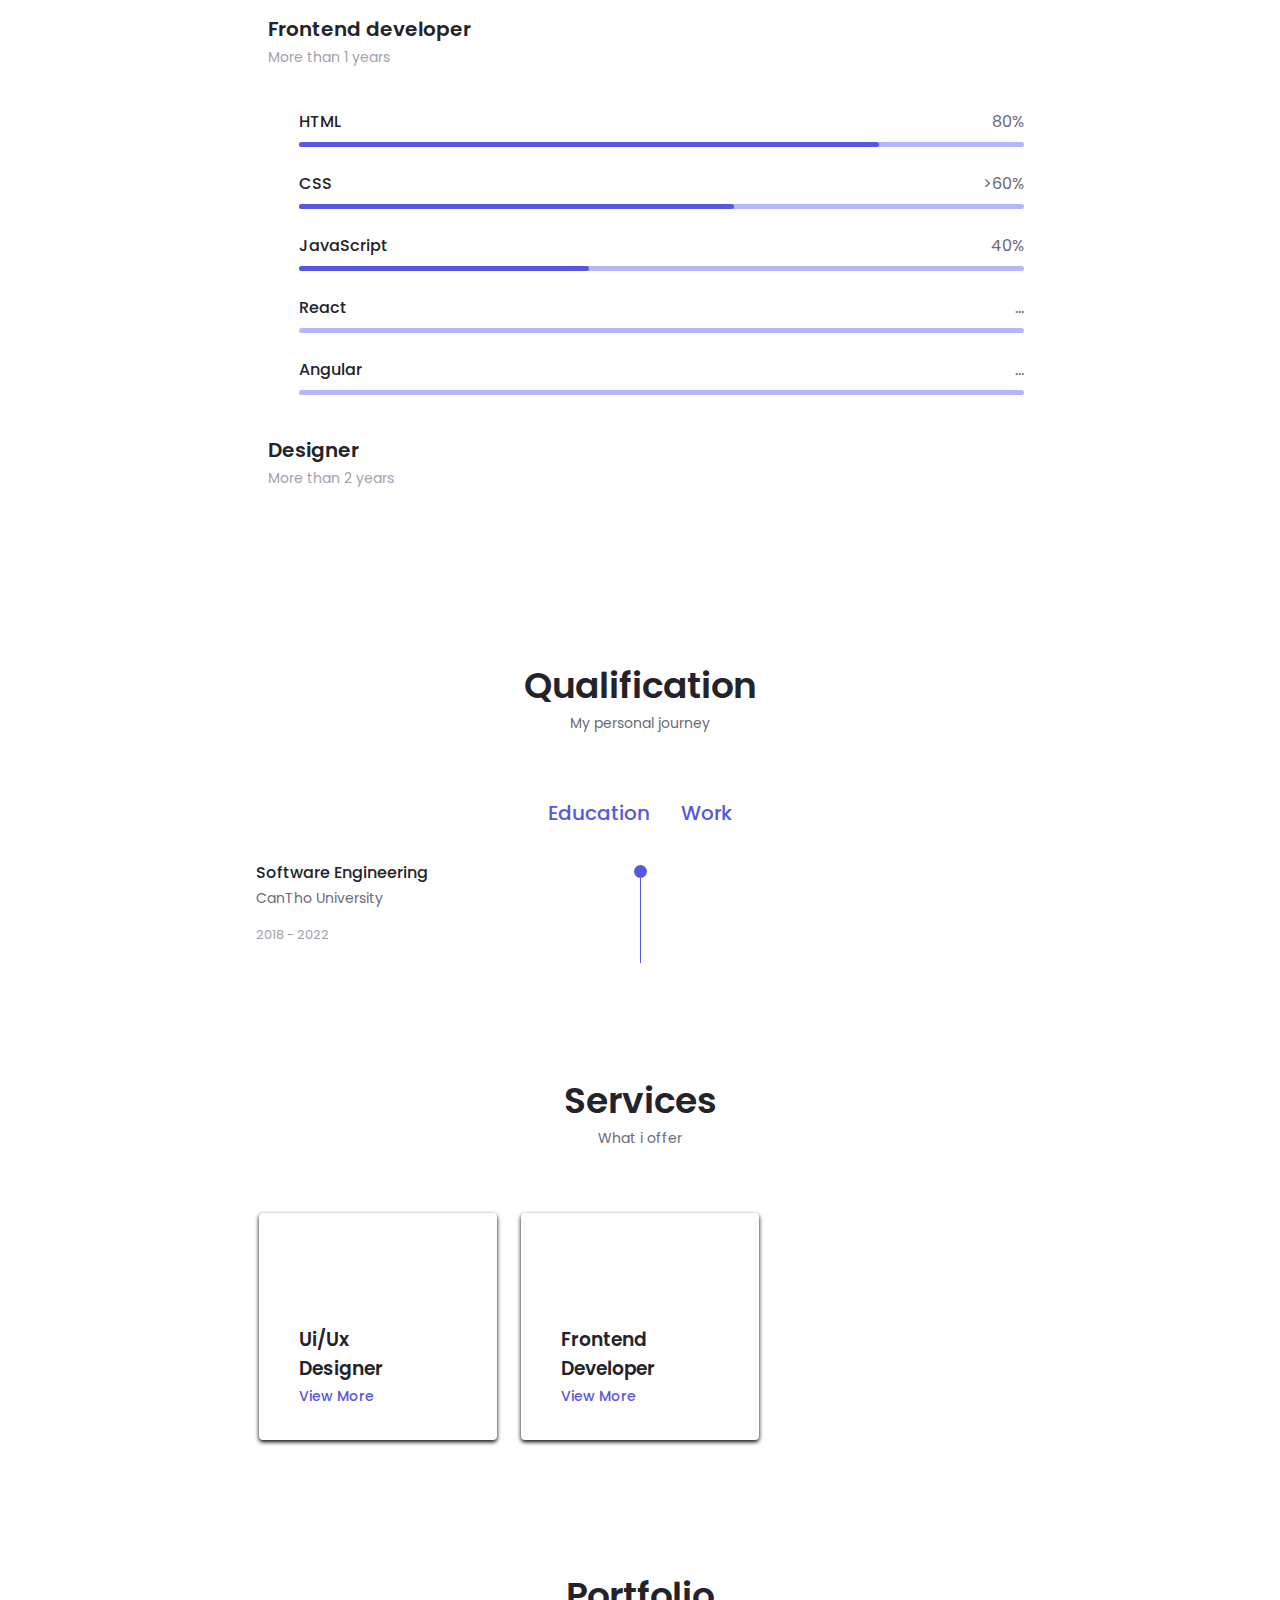
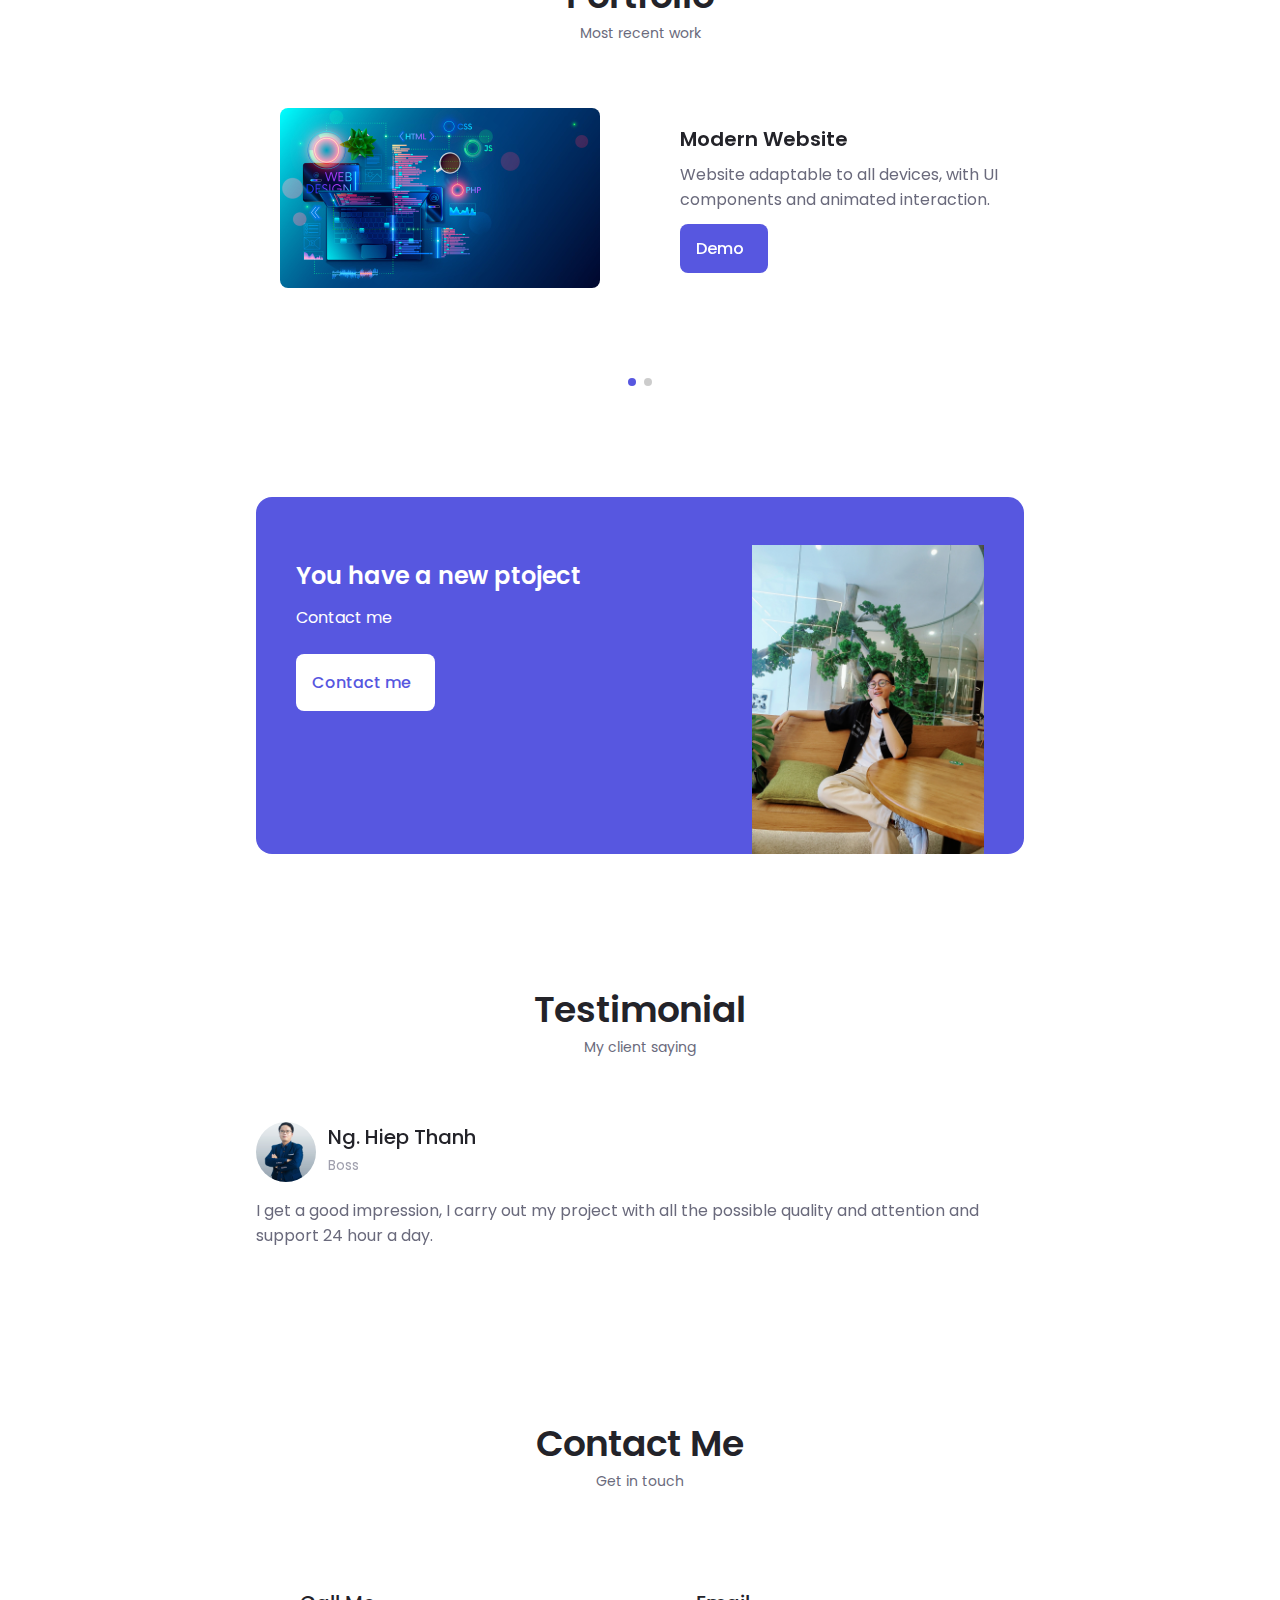
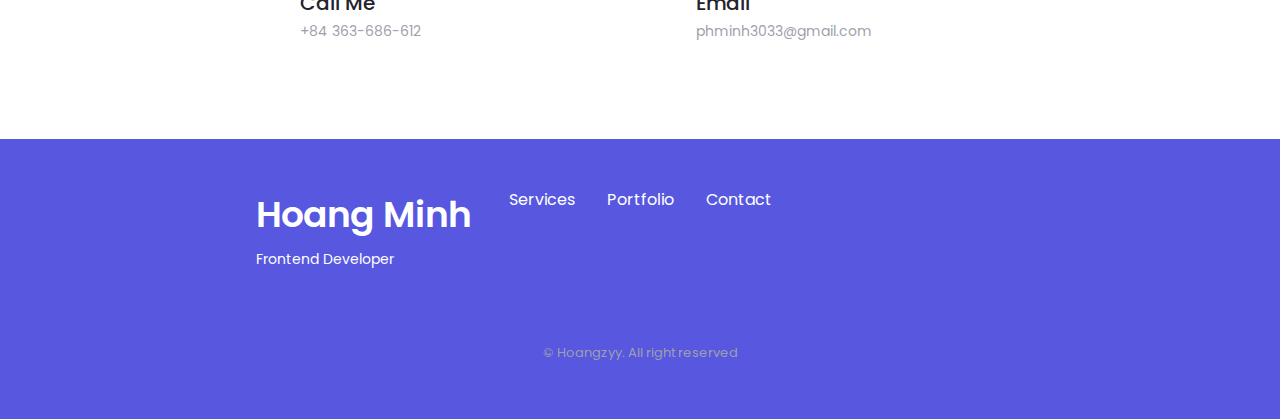
==== commit ae0f6624: "fix darktheme" ====
--- a/index.html
+++ b/index.html
@@ -236,7 +236,7 @@
 					</div>
 
 					<!--================= SKILLS 2 =================-->
-					<div class="skills__content skills__close">
+					<!-- <div class="skills__content skills__close">
 						<div class="skills__header">
 							<i class="uil uil-server-network-alt skills__icon"></i>
 
@@ -289,7 +289,7 @@
 								</div>
 							</div>
 						</div>
-					</div>
+					</div> -->
 				</div>
 
 				<div>
@@ -598,7 +598,6 @@
 			<span class="section__subtitle">Get in touch</span>
 
 			<div class="contact__container container grid">
-				<div>
 					<div class="contact__information">
 						<i class="uil uil-phone contact__icon"></i>
 
@@ -616,7 +615,6 @@
 							<span class="contact__subtitle">phminh3033@gmail.com</span>
 						</div>
 					</div>
-				</div>
 			</div>
 		</section>
 
--- a/assets/css/styles.css
+++ b/assets/css/styles.css
@@ -10,8 +10,8 @@
 	--hue-color: 240;
 
 	/* HSL color mode */
-	--first-color: hsl(var(--hue-color), 100%, 73%);
-	--first-color-second: hsl(var(--hue-color), 100%, 73%);
+	--first-color: hsl(var(--hue-color), 69%, 61%);
+	--first-color-second: hsl(var(--hue-color), 69%, 61%);
 	--first-color-alt: hsl(var(--hue-color), 57%, 53%);
 	--first-color-lighter: hsl(var(--hue-color), 92%, 85%);
 	--title-color: hsl(var(--hue-color), 8%, 15%);
@@ -91,7 +91,7 @@
 .change-theme{
 	font-size: 1.25rem;
 	color: var(--title-color);
-	margin-right: var(--mb-1);r
+	margin-right: var(--mb-1);
 	cursor: pointer;
 }
 
@@ -1243,6 +1243,8 @@
 		bottom: -4.5rem;
 	}
 
-	.
+	.contact__container{
+		grid-template-columns: repeat(2, 1fr);
+	}
 
 }